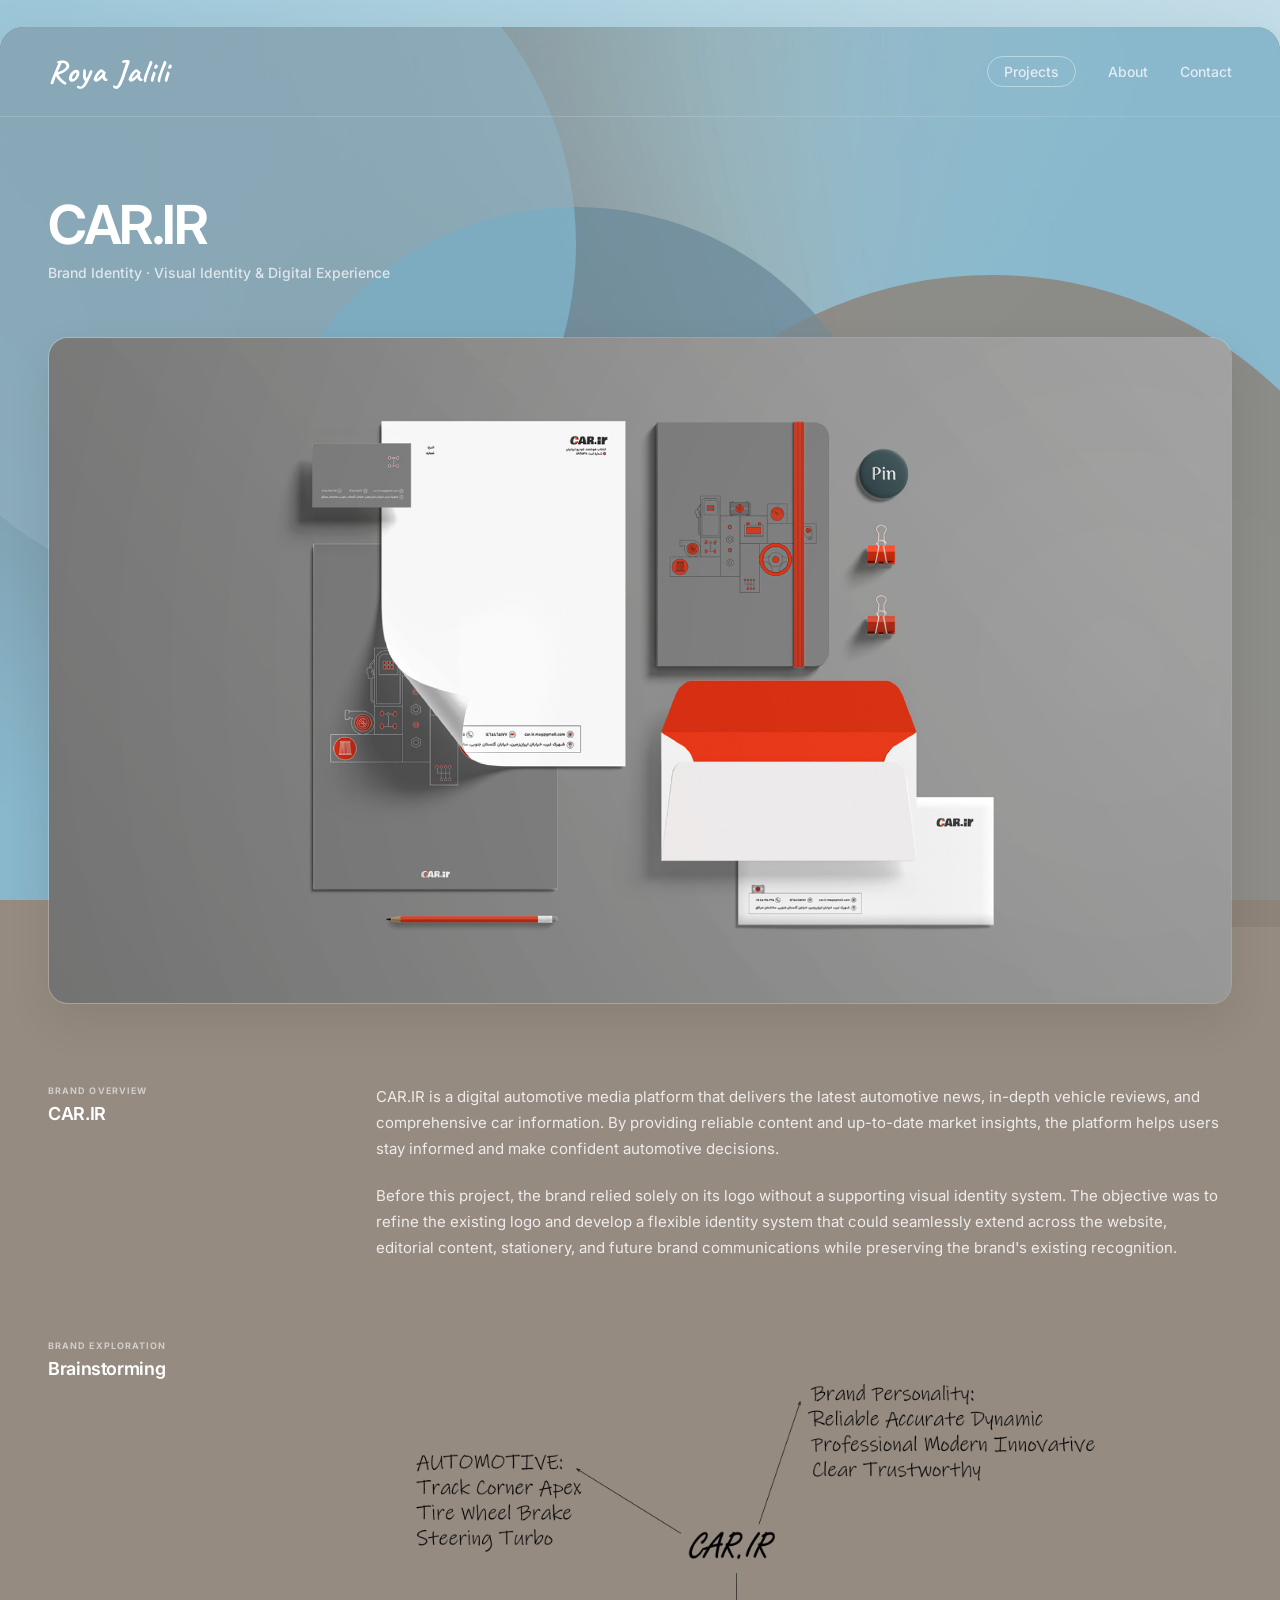
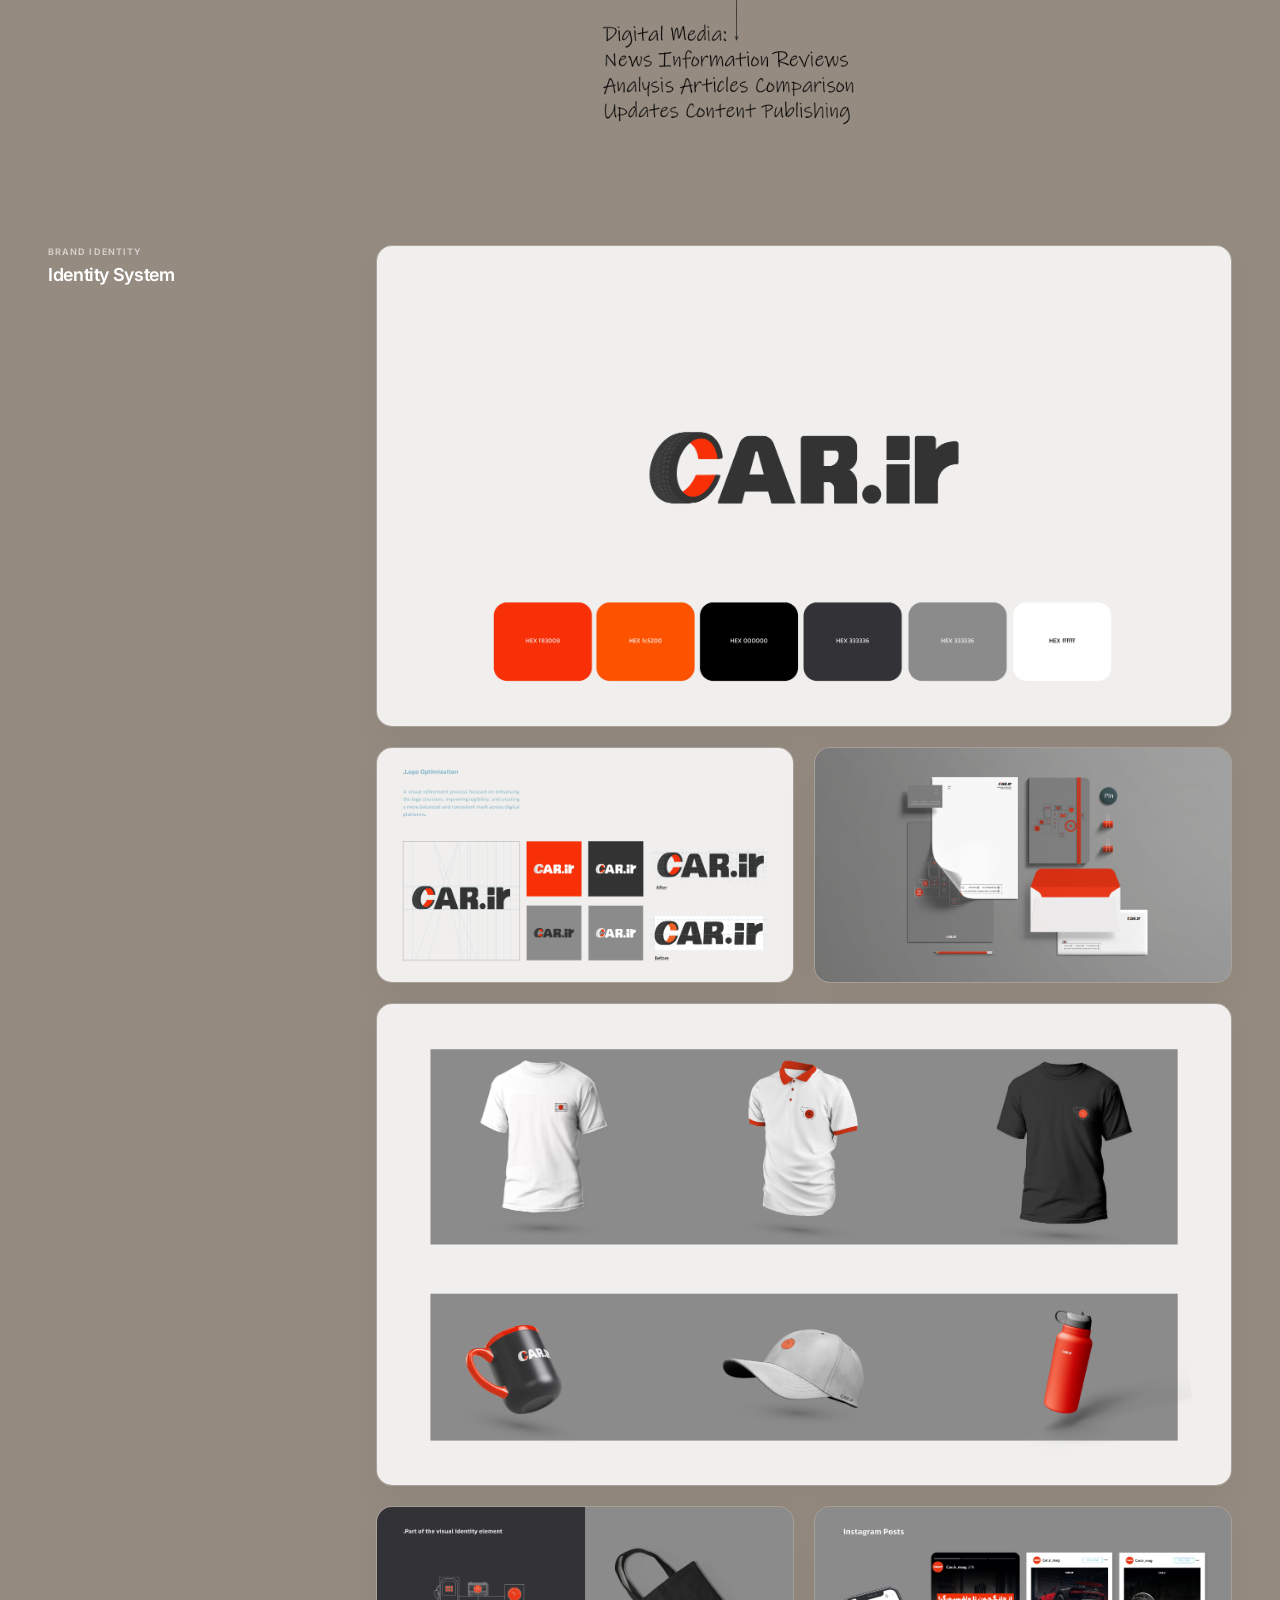
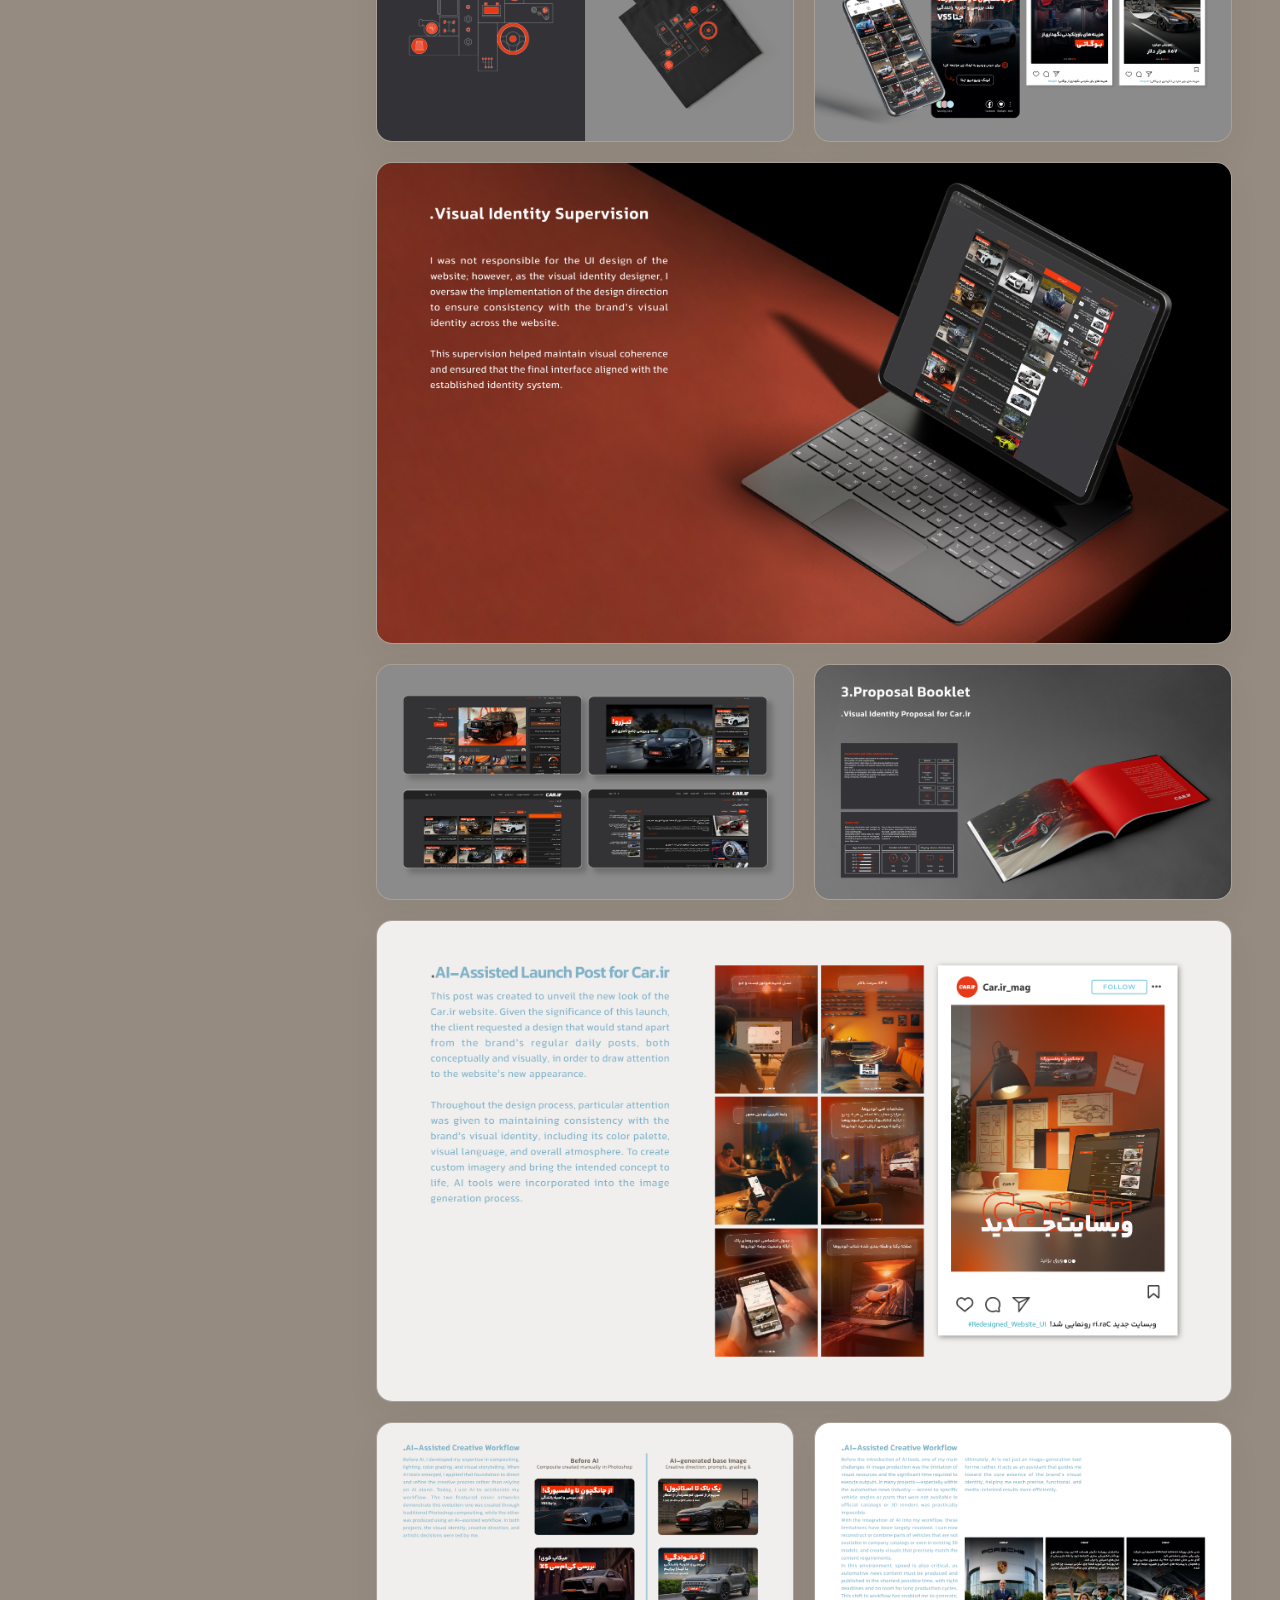
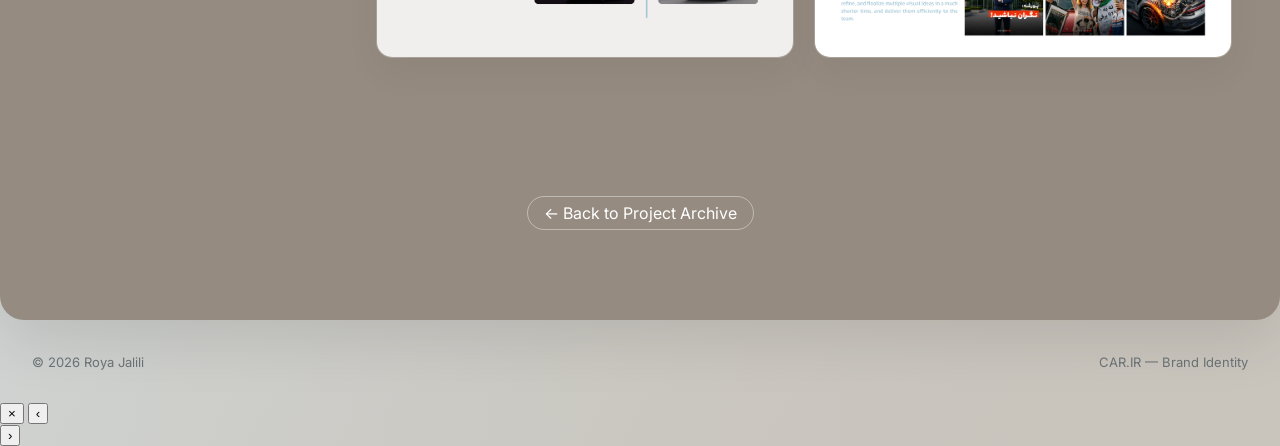
==== car-ir.html @ 255361f1 "Update car-ir.html" ====
<!DOCTYPE html>
<html lang="en">

<head>
  <meta charset="UTF-8">
  <meta name="viewport" content="width=device-width, initial-scale=1.0">

  <title>CAR.IR — Roya Jalili</title>

  <link rel="preconnect" href="https://fonts.googleapis.com">
  <link rel="preconnect" href="https://fonts.gstatic.com" crossorigin>

  <link
    href="https://fonts.googleapis.com/css2?family=Caveat:wght@500;700&family=Inter:wght@400;500;600&display=swap"
    rel="stylesheet"
  >

  <link rel="stylesheet" href="styles.css">
  <link rel="stylesheet" href="car-ir.css">
</head>


<body>

<main id="top">

  <!-- =====================================================
       BACKGROUND
  ====================================================== -->

  <div class="main-bg"></div>

  <div class="ink-wrapper">
    <div class="ink-blob color-1"></div>
    <div class="ink-blob color-2"></div>
    <div class="ink-blob color-3"></div>
  </div>


  <!-- =====================================================
       HEADER
  ====================================================== -->

  <header class="site-header">

    <a href="index.html" class="logo">
      Roya Jalili
    </a>

    <nav>

      <a href="projects.html" class="projects-btn">
        Projects
      </a>

      <a href="index.html#about">
        About
      </a>

      <a href="index.html#contact">
        Contact
      </a>

    </nav>

  </header>


  <!-- =====================================================
       PROJECT PAGE
  ====================================================== -->

  <div class="project-page">


    <!-- ===================================================
         PROJECT INTRO
    ==================================================== -->

    <section class="project-intro">

      <h1>
        CAR.IR
      </h1>

      <p class="project-category">
        Brand Identity · Visual Identity & Digital Experience
      </p>

    </section>


    <!-- ===================================================
         HERO
    ==================================================== -->

    <section class="project-hero">

      <img
        src="assets/car-ir/cover.jpg"
        alt="CAR.IR Brand Identity"
      >

    </section>


    <!-- ===================================================
         BRAND OVERVIEW
    ==================================================== -->

    <section class="case-row">

      <div class="case-label">

        <p class="case-eyebrow">
          Brand Overview
        </p>

        <h2>
          CAR.IR
        </h2>

      </div>


      <div class="case-content overview-copy">

        <p>
          CAR.IR is a digital automotive media platform that delivers the latest automotive news, in-depth vehicle reviews, and comprehensive car information. By providing reliable content and up-to-date market insights, the platform helps users stay informed and make confident automotive decisions.
        </p>

        <p>
          Before this project, the brand relied solely on its logo without a supporting visual identity system. The objective was to refine the existing logo and develop a flexible identity system that could seamlessly extend across the website, editorial content, stationery, and future brand communications while preserving the brand's existing recognition.
        </p>

      </div>

    </section>


    <!-- ===================================================
         BRAINSTORMING
    ==================================================== -->

    <section class="case-row">

      <div class="case-label">

        <p class="case-eyebrow">
          Brand Exploration
        </p>

        <h2>
          Brainstorming
        </h2>

      </div>


      <div class="case-content">

        <img
          class="brainstorm-image"
          src="assets/car-ir/brainstorming.png"
          alt="CAR.IR Brand Brainstorming"
          loading="lazy"
        >

      </div>

    </section>


    <!-- ===================================================
         IDENTITY SYSTEM
    ==================================================== -->

    <section class="case-row identity-row">

      <div class="case-label">

        <p class="case-eyebrow">
          Brand Identity
        </p>

        <h2>
          Identity System
        </h2>

      </div>


      <div class="case-content">

        <div class="project-gallery">


          <!-- IMAGE 01 -->

          <div class="project-image wide">

            <img
              src="assets/car-ir/Portfolio Imm copy2-21.jpg"
              alt="CAR.IR Brand Identity — 01"
              loading="lazy"
            >

          </div>


          <!-- IMAGE 02 -->

          <div class="project-image">

            <img
              src="assets/car-ir/Portfolio Imm copy2-22.jpg"
              alt="CAR.IR Brand Identity — 02"
              loading="lazy"
            >

          </div>


          <!-- IMAGE 03 -->

          <div class="project-image">

            <img
              src="assets/car-ir/Portfolio Imm copy2-23.jpg"
              alt="CAR.IR Brand Identity — 03"
              loading="lazy"
            >

          </div>


          <!-- IMAGE 04 -->

          <div class="project-image wide">

            <img
              src="assets/car-ir/Portfolio Imm copy2-24.jpg"
              alt="CAR.IR Brand Identity — 04"
              loading="lazy"
            >

          </div>


          <!-- IMAGE 05 -->

          <div class="project-image">

            <img
              src="assets/car-ir/Portfolio Imm copy2-25.jpg"
              alt="CAR.IR Brand Identity — 05"
              loading="lazy"
            >

          </div>


          <!-- IMAGE 06 -->

          <div class="project-image">

            <img
              src="assets/car-ir/Portfolio Imm copy2-26.jpg"
              alt="CAR.IR Brand Identity — 06"
              loading="lazy"
            >

          </div>


          <!-- IMAGE 07 -->

          <div class="project-image wide">

            <img
              src="assets/car-ir/Portfolio Imm copy2-27.jpg"
              alt="CAR.IR Brand Identity — 07"
              loading="lazy"
            >

          </div>


          <!-- IMAGE 08 -->

          <div class="project-image">

            <img
              src="assets/car-ir/Portfolio Imm copy2-28.jpg"
              alt="CAR.IR Brand Identity — 08"
              loading="lazy"
            >

          </div>


          <!-- IMAGE 09 -->

          <div class="project-image">

            <img
              src="assets/car-ir/Portfolio Imm copy2-33.jpg"
              alt="CAR.IR Brand Identity — 09"
              loading="lazy"
            >

          </div>


          <!-- IMAGE 10 -->

          <div class="project-image wide">

            <img
              src="assets/car-ir/Portfolio Imm copy2-41.jpg"
              alt="CAR.IR Brand Identity — 10"
              loading="lazy"
            >

          </div>


          <!-- IMAGE 11 -->

          <div class="project-image">

            <img
              src="assets/car-ir/Portfolio Imm copy2-42.jpg"
              alt="CAR.IR Brand Identity — 11"
              loading="lazy"
            >

          </div>


          <!-- IMAGE 12 -->

          <div class="project-image">

            <img
              src="assets/car-ir/Portfolio Imm copy2-43.jpg"
              alt="CAR.IR Brand Identity — 12"
              loading="lazy"
            >

          </div>


        </div>

      </div>

    </section>


    <!-- ===================================================
         PROJECT END
    ==================================================== -->

    <section class="project-end">

      <a
        href="projects.html"
        class="projects-btn"
      >
        ← Back to Project Archive
      </a>

    </section>


  </div>

</main>


<!-- =====================================================
     FOOTER
====================================================== -->

<footer>

  <div>
    © 2026 Roya Jalili
  </div>

  <div>
    CAR.IR — Brand Identity
  </div>

</footer>


<!-- =====================================================
     LIGHTBOX
====================================================== -->

<div
  class="project-lightbox"
  id="projectLightbox"
  aria-hidden="true"
>

  <!-- CLOSE -->

  <button
    class="lightbox-close"
    type="button"
    aria-label="Close image"
  >
    ×
  </button>


  <!-- PREVIOUS -->

  <button
    class="lightbox-arrow lightbox-prev"
    type="button"
    aria-label="Previous image"
  >
    ‹
  </button>


  <!-- IMAGE -->

  <div class="lightbox-image-wrapper">

    <img
      class="lightbox-image"
      src=""
      alt=""
    >

    <div class="lightbox-counter"></div>

  </div>


  <!-- NEXT -->

  <button
    class="lightbox-arrow lightbox-next"
    type="button"
    aria-label="Next image"
  >
    ›
  </button>

</div>


<!-- =====================================================
     LIGHTBOX SCRIPT
====================================================== -->

<script>

document.addEventListener("DOMContentLoaded", function () {

  /* -----------------------------------------
     GET ALL IDENTITY SYSTEM IMAGES
  ----------------------------------------- */

  const images = Array.from(
    document.querySelectorAll(
      ".project-gallery .project-image img"
    )
  );


  /* -----------------------------------------
     LIGHTBOX ELEMENTS
  ----------------------------------------- */

  const lightbox =
    document.getElementById("projectLightbox");

  const lightboxImage =
    lightbox.querySelector(".lightbox-image");

  const counter =
    lightbox.querySelector(".lightbox-counter");

  const closeButton =
    lightbox.querySelector(".lightbox-close");

  const prevButton =
    lightbox.querySelector(".lightbox-prev");

  const nextButton =
    lightbox.querySelector(".lightbox-next");


  /* -----------------------------------------
     VARIABLES
  ----------------------------------------- */

  let currentIndex = 0;

  let touchStartX = 0;

  let touchEndX = 0;


  /* -----------------------------------------
     UPDATE LIGHTBOX
  ----------------------------------------- */

  function updateLightbox() {

    const selectedImage =
      images[currentIndex];

    lightboxImage.src =
      selectedImage.src;

    lightboxImage.alt =
      selectedImage.alt;

    counter.textContent =
      `${currentIndex + 1} / ${images.length}`;

  }


  /* -----------------------------------------
     OPEN
  ----------------------------------------- */

  function openLightbox(index) {

    currentIndex = index;

    updateLightbox();

    lightbox.classList.add("open");

    lightbox.setAttribute(
      "aria-hidden",
      "false"
    );

    document.body.classList.add(
      "lightbox-open"
    );

  }


  /* -----------------------------------------
     CLOSE
  ----------------------------------------- */

  function closeLightbox() {

    lightbox.classList.remove("open");

    lightbox.setAttribute(
      "aria-hidden",
      "true"
    );

    document.body.classList.remove(
      "lightbox-open"
    );

  }


  /* -----------------------------------------
     NEXT IMAGE
  ----------------------------------------- */

  function nextImage() {

    currentIndex =
      (currentIndex + 1) %
      images.length;

    updateLightbox();

  }


  /* -----------------------------------------
     PREVIOUS IMAGE
  ----------------------------------------- */

  function previousImage() {

    currentIndex =
      (
        currentIndex -
        1 +
        images.length
      ) %
      images.length;

    updateLightbox();

  }


  /* -----------------------------------------
     OPEN IMAGE ON CLICK
  ----------------------------------------- */

  images.forEach(
    function (image, index) {

      image.addEventListener(
        "click",
        function () {

          openLightbox(index);

        }
      );

    }
  );


  /* -----------------------------------------
     BUTTONS
  ----------------------------------------- */

  closeButton.addEventListener(
    "click",
    closeLightbox
  );


  nextButton.addEventListener(
    "click",
    function (event) {

      event.stopPropagation();

      nextImage();

    }
  );


  prevButton.addEventListener(
    "click",
    function (event) {

      event.stopPropagation();

      previousImage();

    }
  );


  /* -----------------------------------------
     CLICK OUTSIDE IMAGE = CLOSE
  ----------------------------------------- */

  lightbox.addEventListener(
    "click",
    function (event) {

      if (
        event.target === lightbox ||
        event.target.classList.contains(
          "lightbox-image-wrapper"
        )
      ) {

        closeLightbox();

      }

    }
  );


  /* -----------------------------------------
     KEYBOARD
  ----------------------------------------- */

  document.addEventListener(
    "keydown",
    function (event) {

      if (
        !lightbox.classList.contains("open")
      ) {
        return;
      }


      if (event.key === "Escape") {

        closeLightbox();

      }


      if (event.key === "ArrowRight") {

        nextImage();

      }


      if (event.key === "ArrowLeft") {

        previousImage();

      }

    }
  );


  /* -----------------------------------------
     MOBILE SWIPE — START
  ----------------------------------------- */

  lightbox.addEventListener(
    "touchstart",
    function (event) {

      touchStartX =
        event.changedTouches[0].screenX;

    },
    {
      passive: true
    }
  );


  /* -----------------------------------------
     MOBILE SWIPE — END
  ----------------------------------------- */

  lightbox.addEventListener(
    "touchend",
    function (event) {

      touchEndX =
        event.changedTouches[0].screenX;


      const difference =
        touchStartX - touchEndX;


      if (
        Math.abs(difference) < 50
      ) {
        return;
      }


      if (difference > 0) {

        nextImage();

      } else {

        previousImage();

      }

    },
    {
      passive: true
    }
  );

});

</script>


</body>

</html>
---- styles.css ----
*{box-sizing:border-box}
:root{
  --body-text:#2F3133;
  --body-muted:#6B7377;
  --max:1280px;
}

html{scroll-behavior:smooth}

body{
  margin:0;
  color:var(--body-text);
  background:
    radial-gradient(circle at top left,#9CC7D8 0%,transparent 40%),
    radial-gradient(circle at bottom right,#C9C4BC 0%,transparent 35%),
    linear-gradient(120deg,#EAF3F7 0%,#D9EAF2 45%,#C9C4BC 100%);
  font-family:Inter,ui-sans-serif,-apple-system,BlinkMacSystemFont,"Segoe UI",sans-serif;
  -webkit-font-smoothing:antialiased;
  overflow-x: hidden;
}

a{color:inherit;text-decoration:none}
img{display:block;width:100%}

/* --- کادر یکپارچه و اصلی سایت (Immersive Card) --- */
main {
  position: relative;
  max-width: var(--max);
  margin: 3vh auto 2vh; 
  border-radius: 24px;
  overflow: hidden;
  box-shadow: 0 20px 60px rgba(0,0,0,0.1);
  
  --text: #ffffff;
  --muted: rgba(255, 255, 255, 0.75);
  --line: rgba(255, 255, 255, 0.15);
  color: var(--text);
}

.main-bg {
  position: absolute;
  inset: 0; 
  background: linear-gradient(rgba(255,255,255,.08),rgba(255,255,255,.08)),url("assets/hero-bg.jpg") center/cover fixed no-repeat;
  background-color: #8C8176; 
  z-index: 0;
  pointer-events: none;
}

.ink-wrapper {
  position: absolute;
  top: 0;
  left: 0;
  width: 100%;
  height: 100vh;
  overflow: hidden;
  z-index: 1;
  pointer-events: none;
}
.ink-blob {
  position: absolute;
  border-radius: 50%;
  opacity: 0.8;
  mix-blend-mode: overlay;
  animation: mix-ink 15s infinite alternate ease-in-out;
}
.color-1 { width: 55vw; height: 55vw; background-color: #8DAEBE; top: -15%; left: -10%; animation-delay: 0s; }
.color-2 { width: 65vw; height: 65vw; background-color: #8C8176; bottom: -20%; right: -10%; animation-delay: -5s; }
.color-3 { width: 50vw; height: 50vw; background-color: #6C8B9B; top: 20%; left: 20%; animation-delay: -10s; }

@keyframes mix-ink {
  0% { transform: translate(0, 0) scale(1); filter: blur(90px); }
  33% { transform: translate(8vw, -8vh) scale(1.1); filter: blur(90px); }
  66% { transform: translate(-8vw, 10vh) scale(0.95); filter: blur(90px); }
  100% { transform: translate(4vw, 4vh) scale(1.05); filter: blur(90px); }
}

.site-header, .hero, .section, .contact {
  position: relative;
  z-index: 10;
}

/* --- Header --- */
.site-header {
  position: absolute; 
  top: 0;
  left: 0;
  width: 100%;
  padding: 24px 48px; 
  display: flex;
  align-items: center;
  justify-content: space-between;
  border-bottom: 1px solid var(--line);
}
.site-header .logo {
  font-family: 'Caveat', cursive;
  font-weight: 700;
  font-size: 32px; 
  letter-spacing: 1px;
}
.site-header nav {
  display: flex;
  gap: 32px;
  align-items: center;
}
.site-header nav a {
  color: rgba(255, 255, 255, 0.75);
  font-size: 14px;
  font-weight: 500;
  transition: color 0.3s ease;
}
.site-header nav a:hover { color: #fff; }

/* استایل خط دور برای دکمه Projects */
.projects-btn {
  border: 1px solid rgba(255, 255, 255, 0.4);
  padding: 6px 16px;
  border-radius: 999px;
  transition: all 0.3s ease;
}
.projects-btn:hover {
  background: rgba(255, 255, 255, 0.1);
  border-color: #fff;
}

/* --- Hero Section --- */
.hero {
  min-height: 70vh;
  padding: 20vh 48px 10vh; 
  display: flex;
  flex-direction: column;
  align-items: flex-start;
  justify-content: center;
}

.eyebrow{margin:0 0 20px;color:var(--muted);font-size:12px;font-weight:650;letter-spacing:.12em;text-transform:uppercase}
.hero-eyebrow{color:rgba(255,255,255,.9)}
h1,h2,h3,p{margin-top:0}
h1{max-width:850px;margin-bottom:24px;font-size:clamp(40px,6.5vw,85px);line-height:1.12;letter-spacing:-.05em;font-weight:650}
.hero-copy{max-width:550px;margin-bottom:32px;color:rgba(255,255,255,.92);font-size:clamp(17px,1.8vw,21px);line-height:1.6}

/* --- Timeline & Section Header --- */
.section{padding:100px 0 0}
.section-header-wrapper {
  padding: 0 48px;
  margin-bottom: 40px;
}
.section-heading {
  display: flex;
  align-items: center;
  justify-content: space-between;
  margin-bottom: 24px;
}
h2{margin-bottom:0;font-size:clamp(36px,5vw,64px);line-height:.98;letter-spacing:-.055em;font-weight:620}

.timeline {
  position: relative;
  width: 100%;
  height: 1px;
  background: linear-gradient(90deg, transparent 0%, rgba(255,255,255,0.15) 15%, rgba(255,255,255,0.15) 85%, transparent 100%);
  margin-top: 10px;
}

.timeline-marker {
  position: absolute;
  top: -2px;
  left: 0; 
  width: 32px;
  height: 5px;
  background: #fff;
  border-radius: 4px;
  box-shadow: 0 0 10px rgba(255,255,255,0.4);
  transition: left 0.05s ease-out; 
}

/* --- Horizontal Project Carousel --- */

.project-carousel {
  display: flex;
  gap: 30px;

  width: 100%;
  overflow-x: auto;
  overflow-y: hidden;

  padding: 10px 48px 80px;

  scrollbar-width: none;
  -ms-overflow-style: none;

  scroll-snap-type: x mandatory;
  scroll-behavior: smooth;
  scroll-padding-inline: 48px;
}

.project-carousel::-webkit-scrollbar {
  display: none;
}

.carousel-card {
  flex: 0 0 min(520px, 68vw);

  position: relative;

  border-radius: 16px;
  overflow: hidden;
  cursor: pointer;

  scroll-snap-align: center;

  filter: blur(4px);
  opacity: 0.45;
  transform: scale(0.88);

  transition:
    filter 0.5s ease,
    opacity 0.5s ease,
    transform 0.5s cubic-bezier(0.2, 0.8, 0.2, 1),
    box-shadow 0.5s ease;
}

.project-carousel:not(:hover) .carousel-card.active {
  filter: blur(0);
  opacity: 1;
  transform: scale(1);
  box-shadow: 0 30px 60px rgba(0,0,0,0.15);
}

.project-carousel .carousel-card:hover {
  filter: blur(0);
  opacity: 1;
  transform: scale(1.02);
  z-index: 10;
  box-shadow: 0 30px 60px rgba(0,0,0,0.15);
}

.carousel-card img {
  width: 100%;
  aspect-ratio: 4 / 3;
  object-fit: cover;
  display: block;
}
.project-info {
  position: absolute;
  bottom: 0;
  left: 0;
  width: 100%;
  padding: 40px 32px 32px;
  background: linear-gradient(to top, rgba(0,0,0,0.8) 0%, rgba(0,0,0,0) 100%);
  color: #fff;
  opacity: 0;
  transform: translateY(20px);
  transition: opacity 0.4s ease, transform 0.4s ease;
}

.project-carousel:not(:hover) .carousel-card.active .project-info,
.project-carousel:hover .project-info {
  opacity: 1;
  transform: translateY(0);
}

.project-info h3 {
  margin: 0 0 6px 0;
  font-size: clamp(20px, 2vw, 28px);
  font-weight: 650;
  letter-spacing: -0.02em;
}

/* --- About & Contact --- */
.about{display:grid;grid-template-columns:460px minmax(0,1fr);gap:56px;align-items:start;padding:0 48px 100px;}
.about-photo{overflow:hidden;border-radius:28px;background:rgba(255,255,255,.1);border:1px solid var(--line);box-shadow:0 18px 45px rgba(0,0,0,.15)}
.about-photo img{aspect-ratio:839/1086;object-fit:cover;object-position:center 20%}
.about-content{max-width:650px;padding-top:6px}
.about .eyebrow{margin-bottom:22px;color:var(--muted)}
.about h2{max-width:560px;margin-bottom:30px;font-size:clamp(28px,3vw,46px);line-height:1.08;letter-spacing:-.04em}
.about-copy{max-width:600px;color:rgba(255,255,255,0.85);font-size:17px;line-height:1.7}

.contact{padding:50px 48px 120px;text-align:center}
.contact h2{margin:0 auto 36px}

/* --- Footer --- */
footer{
  max-width: var(--max);
  margin: 0 auto;
  padding: 16px 32px 32px;
  display:flex;
  justify-content:space-between;
  color:var(--body-muted);
  font-size:13px;
}

/* --- Mobile Responsive --- */
@media(max-width:760px){
  main { margin: 2vh 16px 2vh; border-radius: 20px; }
  .site-header { padding: 24px 20px; }
  nav { gap: 16px; font-size: 13px; }
  .hero { padding: 15vh 20px 8vh; }
  .section { padding-top: 80px; }
  .section-header-wrapper { padding: 0 20px; }
  
  .project-carousel { padding: 10px 20px 40px; gap: 20px; }
  .carousel-card { filter: none; opacity: 1; transform: none; }
  .project-carousel:not(:hover) .carousel-card.active { transform: none; box-shadow: none; }
  .project-carousel .carousel-card:hover { transform: none; }
  .project-info { opacity: 1; transform: translateY(0); }
  
  .about { grid-template-columns: 1fr; gap: 36px; padding: 0 20px 80px; }
  .about-copy { font-size: 16px; }
  .contact { padding: 40px 20px 100px; }
  .footer { padding: 16px 20px 32px; }
}
/* --- Resume Section Styles --- */
    .resume-grid {
      display: grid;
      grid-template-columns: repeat(2, 1fr);
      gap: 40px;
      margin-top: 40px;
      padding-top: 40px;
      border-top: 1px solid var(--line);
    }
    .resume-category h3 {
      font-size: 20px;
      font-weight: 600;
      margin-bottom: 16px;
      color: #fff;
    }
    .resume-item {
      margin-bottom: 20px;
    }
    .resume-item h4 {
      font-size: 15px;
      font-weight: 600;
      margin: 0 0 4px 0;
    }
    .resume-item span {
      font-size: 13px;
      color: var(--muted);
      display: block;
      margin-bottom: 4px;
    }
    .resume-item p, .resume-list {
      font-size: 14px;
      color: rgba(255,255,255,0.8);
      margin: 0;
      line-height: 1.5;
    }
    @media(max-width:760px){
      .resume-grid { grid-template-columns: 1fr; gap: 30px; }
    }
---- car-ir.css ----
/* =========================================================
   CAR.IR — PROJECT PAGE ONLY
   car-ir.css
========================================================= */


/* =========================================================
   PROJECT PAGE
========================================================= */

.project-page {
  position: relative;
  z-index: 10;

  width: 100%;

  padding: 130px 48px 80px;
}


/* =========================================================
   PROJECT INTRO
========================================================= */

.project-intro {
  padding: 42px 0 54px;
}

.project-intro h1 {
  margin: 0 0 12px;

  max-width: none;

  font-size: clamp(42px, 4.2vw, 60px);
  line-height: .95;

  letter-spacing: -.045em;
  font-weight: 650;
}

.project-category {
  margin: 0;

  color: rgba(255,255,255,.72);

  font-size: 14px;
  font-weight: 500;
  line-height: 1.5;
}


/* =========================================================
   PROJECT HERO
========================================================= */

.project-hero {
  width: 100%;

  margin: 0 0 80px;

  overflow: hidden;

  border-radius: 20px;

  background: rgba(255,255,255,.08);

  border: 1px solid rgba(255,255,255,.14);

  box-shadow: 0 18px 45px rgba(0,0,0,.08);
}

.project-hero img {
  display: block;

  width: 100%;
  height: auto;

  aspect-ratio: 16 / 9;

  object-fit: cover;
}


/* =========================================================
   CASE STUDY ROW
   LEFT = TITLE
   RIGHT = CONTENT
========================================================= */

.case-row {
  display: grid;

  /*
     Wider title column so longer section titles
     can stay on one line.
  */
  grid-template-columns: 280px minmax(0, 1fr);

  gap: 48px;

  align-items: start;

  width: 100%;

  margin-bottom: 78px;
}


/* =========================================================
   LEFT SECTION LABEL
========================================================= */

.case-label {
  min-width: 0;

  padding-top: 2px;
}

.case-eyebrow {
  margin: 0 0 7px;

  color: rgba(255,255,255,.60);

  font-size: 9px;
  font-weight: 650;

  line-height: 1.2;

  letter-spacing: .12em;

  text-transform: uppercase;
}

.case-label h2 {
  margin: 0;

  max-width: none;

  color: #fff;

  /*
     Intentionally smaller than homepage headings.
     Keeps titles such as "Identity System" on one line.
  */
  font-size: clamp(17px, 1.4vw, 21px);

  line-height: 1.08;

  letter-spacing: -.02em;

  font-weight: 620;

  white-space: nowrap;
}


/* =========================================================
   RIGHT SECTION CONTENT
========================================================= */

.case-content {
  min-width: 0;

  width: 100%;
}


/* =========================================================
   BRAND OVERVIEW TEXT
========================================================= */

.overview-copy {
  width: 100%;

  /*
     Browser decides where lines break.
     There are no manual line breaks in the HTML.
  */
  max-width: 850px;
}

.overview-copy p {
  margin: 0 0 20px;

  color: rgba(255,255,255,.84);

  font-size: 15px;
  font-weight: 400;

  line-height: 1.75;
}

.overview-copy p:last-child {
  margin-bottom: 0;
}


/* =========================================================
   BRAINSTORMING PNG
========================================================= */

.brainstorm-image {
  display: block;

  width: 100%;

  /*
     The entire diagram, text and lines are inside the PNG.
  */
  max-width: 760px;

  height: auto;

  margin: 0;

  object-fit: contain;
}


/* =========================================================
   IDENTITY SYSTEM
========================================================= */

.identity-row {
  align-items: start;
}


/* =========================================================
   PROJECT GALLERY
========================================================= */

.project-gallery {
  display: grid;

  grid-template-columns:
    repeat(2, minmax(0, 1fr));

  gap: 20px;

  width: 100%;
}


/* =========================================================
   PROJECT IMAGE
========================================================= */

.project-image {
  position: relative;

  overflow: hidden;

  border-radius: 16px;

  background: rgba(255,255,255,.08);

  border: 1px solid rgba(255,255,255,.12);

  box-shadow: 0 14px 35px rgba(0,0,0,.05);
}


/* Full-width gallery images */

.project-image.wide {
  grid-column: 1 / -1;
}


/* All project images displayed at 16:9 */

.project-image img {
  display: block;

  width: 100%;

  aspect-ratio: 16 / 9;

  object-fit: cover;

  transition:
    transform .65s cubic-bezier(.2,.8,.2,1);
}

.project-image:hover img {
  transform: scale(1.012);
}


/* =========================================================
   PROJECT END
========================================================= */

.project-end {
  position: relative;

  z-index: 10;

  display: flex;

  justify-content: center;

  width: 100%;

  padding: 60px 0 10px;
}


/* =========================================================
   TABLET
========================================================= */

@media (max-width: 1000px) {

  .project-page {
    padding: 120px 36px 70px;
  }


  .case-row {
    grid-template-columns:
      230px
      minmax(0, 1fr);

    gap: 36px;

    margin-bottom: 70px;
  }


  .case-label h2 {
    font-size: 18px;
  }


  .overview-copy {
    max-width: 100%;
  }


  .brainstorm-image {
    max-width: 100%;
  }

}


/* =========================================================
   MOBILE
========================================================= */

@media (max-width: 760px) {

  /* PAGE */

  .project-page {
    padding: 100px 20px 55px;
  }


  /* PROJECT INTRO */

  .project-intro {
    padding: 38px 0 42px;
  }

  .project-intro h1 {
    font-size: clamp(38px, 13vw, 54px);
  }

  .project-category {
    font-size: 13px;
  }


  /* HERO */

  .project-hero {
    margin-bottom: 60px;

    border-radius: 15px;
  }


  /* CASE STUDY ROWS */

  .case-row {
    display: block;

    margin-bottom: 64px;
  }


  /* LABEL */

  .case-label {
    margin-bottom: 24px;

    padding-top: 0;
  }

  .case-label h2 {
    font-size: 20px;

    /*
       Mobile may wrap if the screen is too narrow.
       Desktop remains single-line.
    */
    white-space: normal;
  }


  /* OVERVIEW */

  .overview-copy {
    max-width: none;
  }

  .overview-copy p {
    margin-bottom: 18px;

    font-size: 14px;

    line-height: 1.7;
  }


  /* BRAINSTORMING PNG */

  .brainstorm-image {
    width: 100%;

    max-width: none;

    height: auto;

    object-fit: contain;
  }


  /* PROJECT GALLERY */

  .project-gallery {
    grid-template-columns: 1fr;

    gap: 16px;
  }

  .project-image.wide {
    grid-column: auto;
  }

  .project-image {
    border-radius: 14px;
  }


  /* PROJECT END */

  .project-end {
    padding: 55px 0 5px;
  }

}
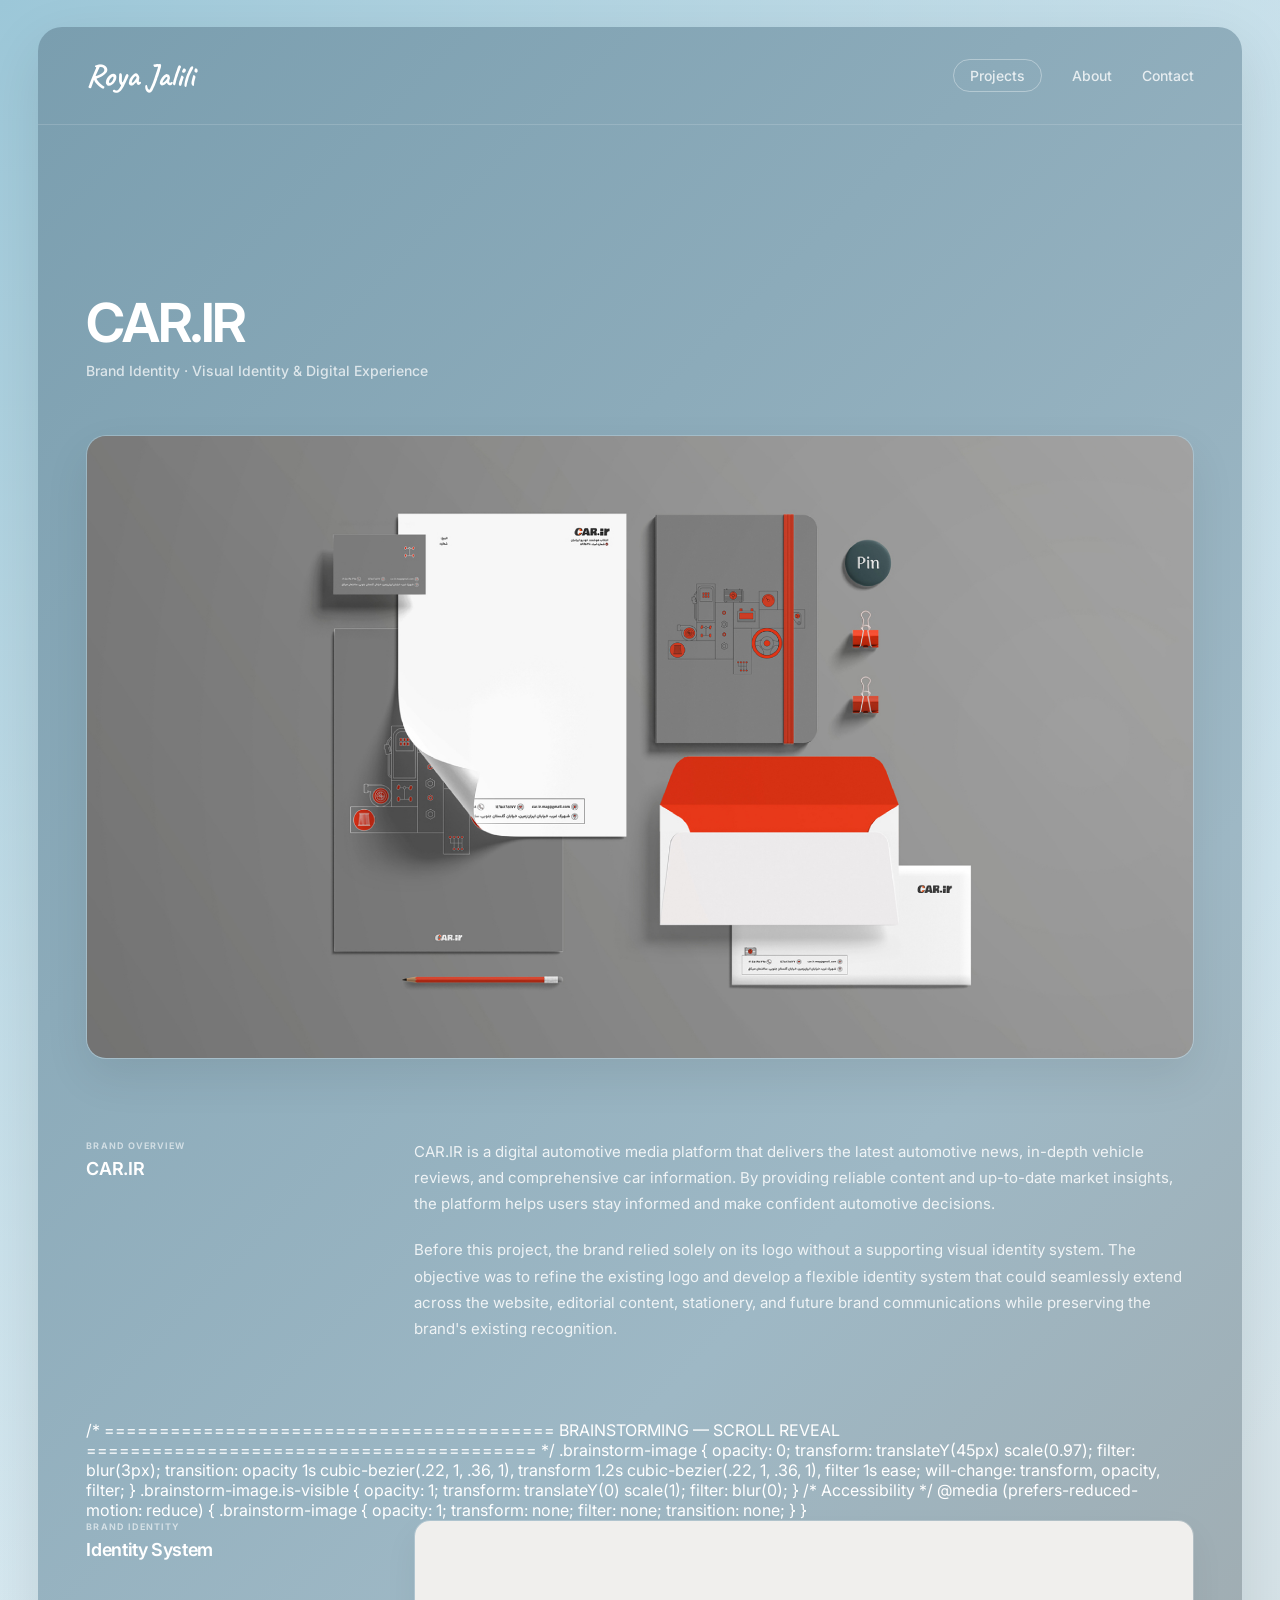
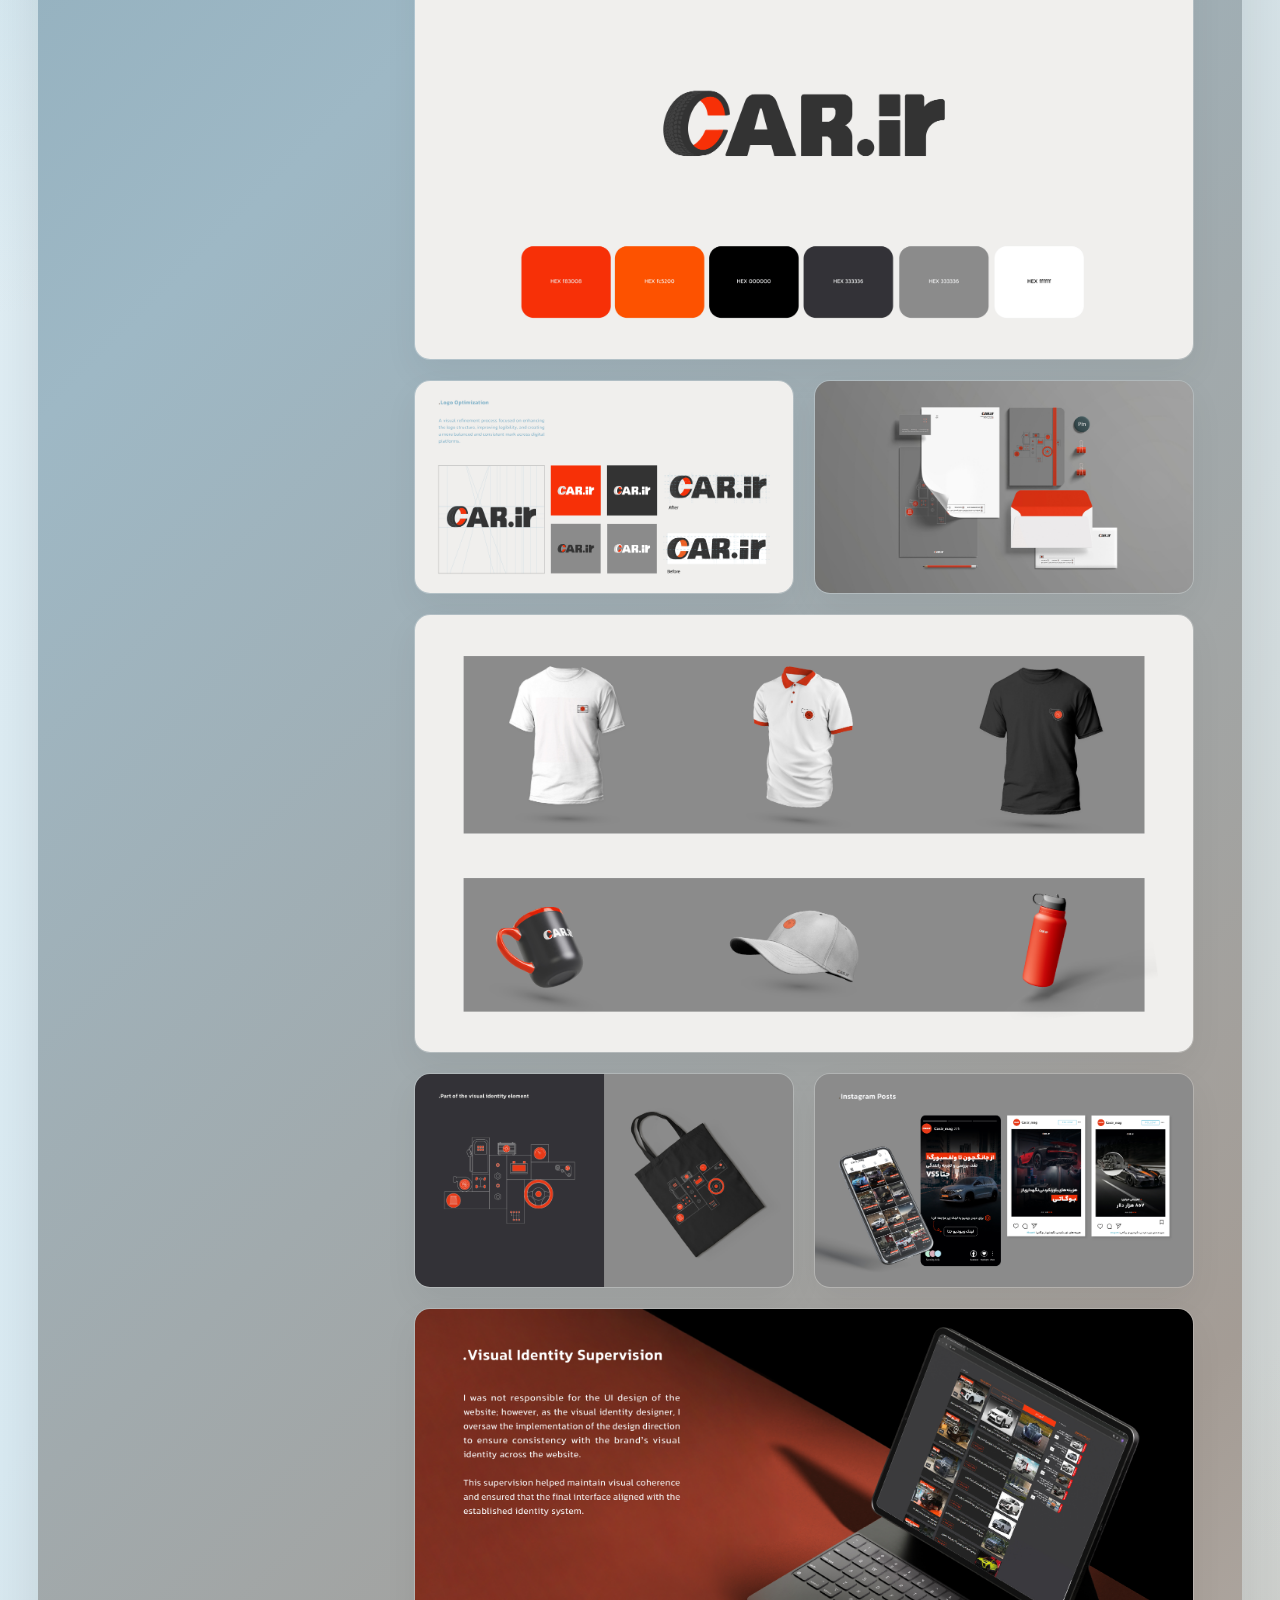
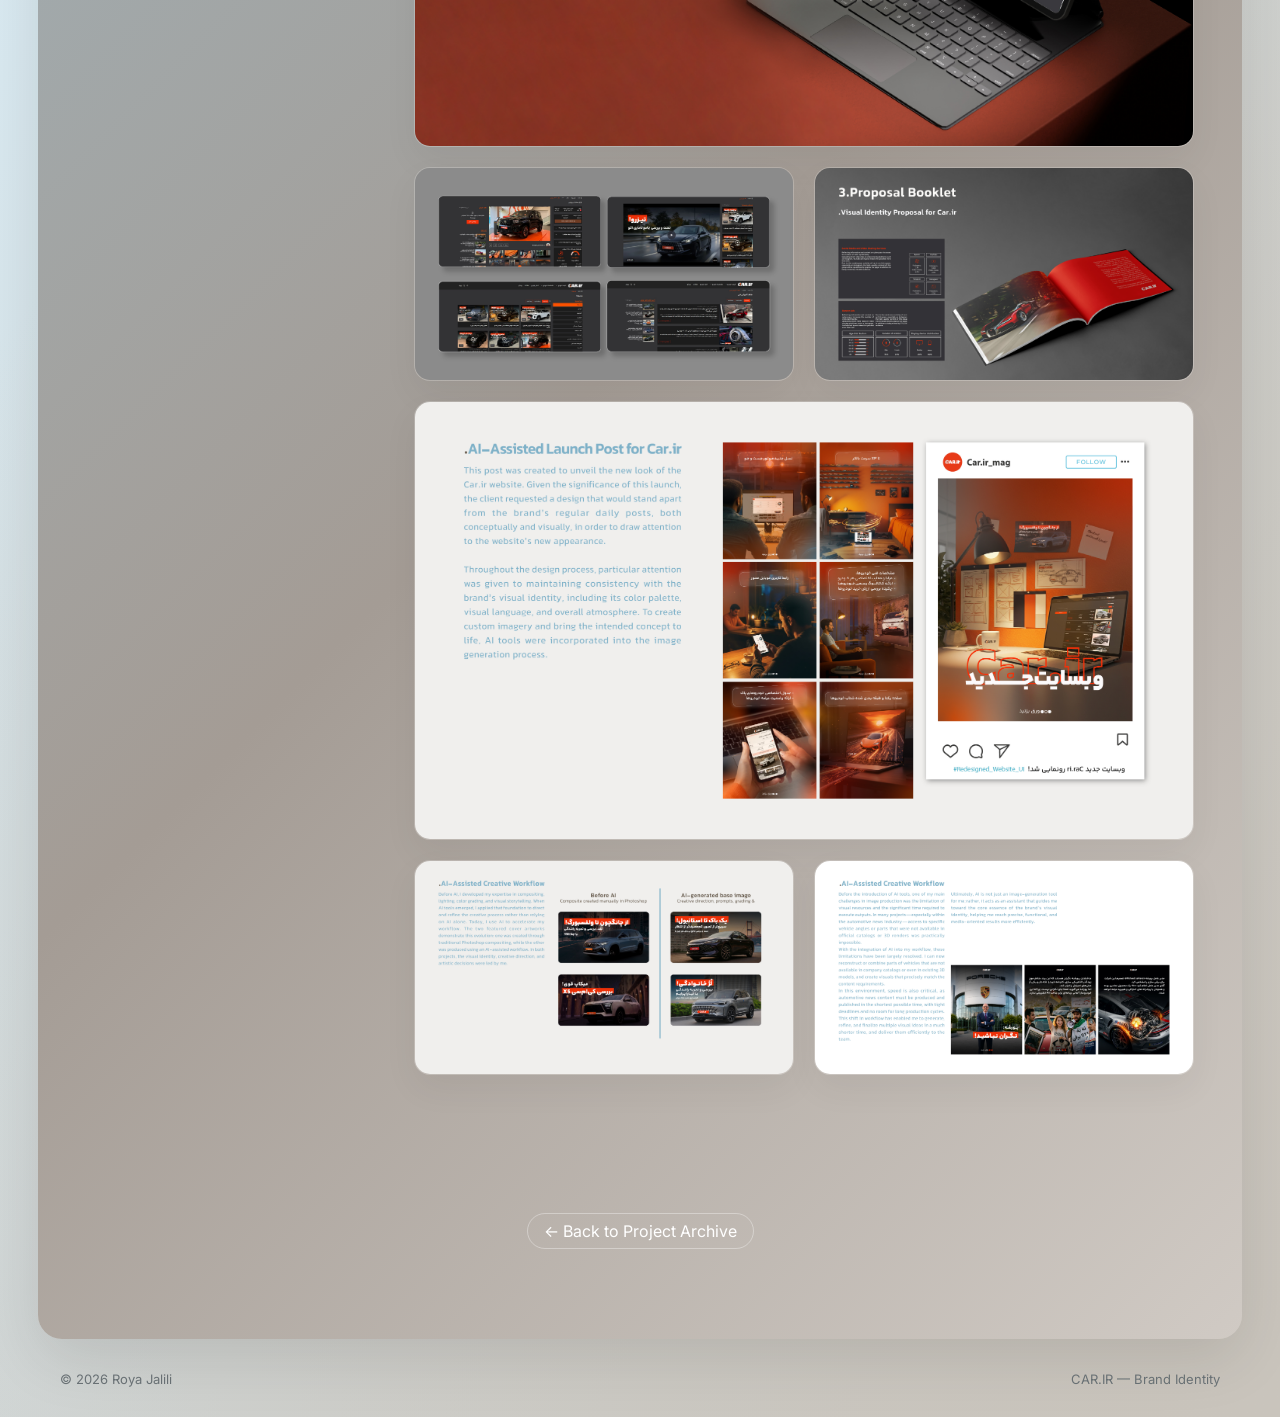
==== commit b49bd479: "Update car-ir.html" ====
--- a/car-ir.html
+++ b/car-ir.html
@@ -138,38 +138,38 @@
     </section>
 
 
-    <!-- ===================================================
-         BRAINSTORMING
-    ==================================================== -->
-
-    <section class="case-row">
-
-      <div class="case-label">
-
-        <p class="case-eyebrow">
-          Brand Exploration
-        </p>
-
-        <h2>
-          Brainstorming
-        </h2>
-
-      </div>
-
-
-      <div class="case-content">
-
-        <img
-          class="brainstorm-image"
-          src="assets/car-ir/brainstorming.png"
-          alt="CAR.IR Brand Brainstorming"
-          loading="lazy"
-        >
-
-      </div>
-
-    </section>
-
+   /* =========================================
+   BRAINSTORMING — SCROLL REVEAL
+========================================= */
+
+.brainstorm-image {
+  opacity: 0;
+  transform: translateY(45px) scale(0.97);
+  filter: blur(3px);
+
+  transition:
+    opacity 1s cubic-bezier(.22, 1, .36, 1),
+    transform 1.2s cubic-bezier(.22, 1, .36, 1),
+    filter 1s ease;
+
+  will-change: transform, opacity, filter;
+}
+
+.brainstorm-image.is-visible {
+  opacity: 1;
+  transform: translateY(0) scale(1);
+  filter: blur(0);
+}
+
+/* Accessibility */
+@media (prefers-reduced-motion: reduce) {
+  .brainstorm-image {
+    opacity: 1;
+    transform: none;
+    filter: none;
+    transition: none;
+  }
+}
 
     <!-- ===================================================
          IDENTITY SYSTEM
--- a/styles.css
+++ b/styles.css
@@ -1,348 +1,1408 @@
-*{box-sizing:border-box}
-:root{
-  --body-text:#2F3133;
-  --body-muted:#6B7377;
-  --max:1280px;
-}
-
-html{scroll-behavior:smooth}
-
-body{
-  margin:0;
-  color:var(--body-text);
+/* =========================================================
+   GLOBAL
+========================================================= */
+
+* {
+  box-sizing: border-box;
+}
+
+:root {
+  --body-text: #2F3133;
+  --body-muted: #6B7377;
+  --max: 1280px;
+}
+
+html {
+  scroll-behavior: smooth;
+}
+
+body {
+  margin: 0;
+
+  color: var(--body-text);
+
   background:
-    radial-gradient(circle at top left,#9CC7D8 0%,transparent 40%),
-    radial-gradient(circle at bottom right,#C9C4BC 0%,transparent 35%),
-    linear-gradient(120deg,#EAF3F7 0%,#D9EAF2 45%,#C9C4BC 100%);
-  font-family:Inter,ui-sans-serif,-apple-system,BlinkMacSystemFont,"Segoe UI",sans-serif;
-  -webkit-font-smoothing:antialiased;
+    radial-gradient(
+      circle at top left,
+      #9CC7D8 0%,
+      transparent 40%
+    ),
+    radial-gradient(
+      circle at bottom right,
+      #C9C4BC 0%,
+      transparent 35%
+    ),
+    linear-gradient(
+      120deg,
+      #EAF3F7 0%,
+      #D9EAF2 45%,
+      #C9C4BC 100%
+    );
+
+  font-family:
+    Inter,
+    system-ui,
+    -apple-system,
+    BlinkMacSystemFont,
+    "Segoe UI",
+    sans-serif;
+
+  -webkit-font-smoothing: antialiased;
+
   overflow-x: hidden;
 }
 
-a{color:inherit;text-decoration:none}
-img{display:block;width:100%}
-
-/* --- کادر یکپارچه و اصلی سایت (Immersive Card) --- */
+a {
+  color: inherit;
+  text-decoration: none;
+}
+
+img {
+  display: block;
+  width: 100%;
+}
+
+
+/* =========================================================
+   MAIN PORTFOLIO CARD
+========================================================= */
+
 main {
   position: relative;
+  isolation: isolate;
+
+  width: 94%;
   max-width: var(--max);
-  margin: 3vh auto 2vh; 
+
+  margin: 3vh auto 2vh;
+
+  overflow: hidden;
+
   border-radius: 24px;
-  overflow: hidden;
-  box-shadow: 0 20px 60px rgba(0,0,0,0.1);
-  
-  --text: #ffffff;
-  --muted: rgba(255, 255, 255, 0.75);
-  --line: rgba(255, 255, 255, 0.15);
-  color: var(--text);
-}
-
-.main-bg {
-  position: absolute;
-  inset: 0; 
-  background: linear-gradient(rgba(255,255,255,.08),rgba(255,255,255,.08)),url("assets/hero-bg.jpg") center/cover fixed no-repeat;
-  background-color: #8C8176; 
-  z-index: 0;
-  pointer-events: none;
-}
+
+  color: #fff;
+
+  background:
+    linear-gradient(
+      135deg,
+      #7A9EAF 0%,
+      #9EB8C5 35%,
+      #A49C95 72%,
+      #D0CAC4 100%
+    );
+
+  box-shadow:
+    0 20px 60px
+    rgba(0,0,0,.10);
+}
+
+
+/* =========================================================
+   BACKGROUND BLOBS
+========================================================= */
 
 .ink-wrapper {
   position: absolute;
-  top: 0;
-  left: 0;
-  width: 100%;
-  height: 100vh;
+  inset: 0;
+
+  z-index: 0;
+
   overflow: hidden;
-  z-index: 1;
+
   pointer-events: none;
 }
+
 .ink-blob {
   position: absolute;
+
   border-radius: 50%;
-  opacity: 0.8;
-  mix-blend-mode: overlay;
-  animation: mix-ink 15s infinite alternate ease-in-out;
-}
-.color-1 { width: 55vw; height: 55vw; background-color: #8DAEBE; top: -15%; left: -10%; animation-delay: 0s; }
-.color-2 { width: 65vw; height: 65vw; background-color: #8C8176; bottom: -20%; right: -10%; animation-delay: -5s; }
-.color-3 { width: 50vw; height: 50vw; background-color: #6C8B9B; top: 20%; left: 20%; animation-delay: -10s; }
-
-@keyframes mix-ink {
-  0% { transform: translate(0, 0) scale(1); filter: blur(90px); }
-  33% { transform: translate(8vw, -8vh) scale(1.1); filter: blur(90px); }
-  66% { transform: translate(-8vw, 10vh) scale(0.95); filter: blur(90px); }
-  100% { transform: translate(4vw, 4vh) scale(1.05); filter: blur(90px); }
-}
-
-.site-header, .hero, .section, .contact {
+
+  filter: blur(105px);
+
+  opacity: .50;
+
+  /*
+    Very slow transition.
+    Background follows the time-of-day animation
+    without making the scene changes obvious.
+  */
+
+  transition:
+    background-color 6.5s ease-in-out,
+    transform 7s cubic-bezier(.45,0,.55,1),
+    opacity 6.5s ease-in-out;
+}
+
+
+/* =========================================================
+   BASE BLOB POSITIONS
+========================================================= */
+
+.color-1 {
+  width: 60vw;
+  height: 60vw;
+
+  top: -20%;
+  left: -12%;
+}
+
+.color-2 {
+  width: 65vw;
+  height: 65vw;
+
+  top: 15%;
+  right: -18%;
+}
+
+.color-3 {
+  width: 55vw;
+  height: 55vw;
+
+  left: 20%;
+  bottom: -15%;
+}
+
+.color-4 {
+  width: 50vw;
+  height: 50vw;
+
+  left: 30%;
+  top: 15%;
+}
+
+
+/* =========================================================
+   SCENE 01 — MORNING
+========================================================= */
+
+.scene-1 .color-1 {
+  background-color: #6FA6BE;
+
+  transform:
+    translate(-3%, -2%)
+    scale(1);
+}
+
+.scene-1 .color-2 {
+  background-color: #D6CFCA;
+
+  transform:
+    translate(2%, 0)
+    scale(1);
+}
+
+.scene-1 .color-3 {
+  background-color: #CFE4E9;
+
+  transform:
+    translate(0, 0)
+    scale(1);
+}
+
+.scene-1 .color-4 {
+  background-color: #A99E96;
+
+  transform:
+    translate(0, 0)
+    scale(1);
+}
+
+
+/* =========================================================
+   SCENE 02 — DAY
+========================================================= */
+
+.scene-2 .color-1 {
+  background-color: #84B6C8;
+
+  transform:
+    translate(4%, 2%)
+    scale(1.035);
+}
+
+.scene-2 .color-2 {
+  background-color: #E2DDD7;
+
+  transform:
+    translate(-3%, 3%)
+    scale(1.025);
+}
+
+.scene-2 .color-3 {
+  background-color: #B9D9E1;
+
+  transform:
+    translate(2%, -2%)
+    scale(1.025);
+}
+
+.scene-2 .color-4 {
+  background-color: #B2AAA3;
+
+  transform:
+    translate(-2%, 2%)
+    scale(1.02);
+}
+
+
+/* =========================================================
+   SCENE 03 — EVENING
+========================================================= */
+
+.scene-3 .color-1 {
+  background-color: #668C9F;
+
+  transform:
+    translate(7%, 6%)
+    scale(1.06);
+}
+
+.scene-3 .color-2 {
+  background-color: #A79E97;
+
+  transform:
+    translate(-5%, 5%)
+    scale(1.04);
+}
+
+.scene-3 .color-3 {
+  background-color: #879DA5;
+
+  transform:
+    translate(3%, -3%)
+    scale(1.045);
+}
+
+.scene-3 .color-4 {
+  background-color: #827972;
+
+  transform:
+    translate(-3%, 4%)
+    scale(1.035);
+}
+
+
+/* =========================================================
+   SCENE 04 — NIGHT
+========================================================= */
+
+.scene-4 .color-1 {
+  background-color: #557889;
+
+  transform:
+    translate(9%, 8%)
+    scale(1.08);
+}
+
+.scene-4 .color-2 {
+  background-color: #938A84;
+
+  transform:
+    translate(-7%, 7%)
+    scale(1.055);
+}
+
+.scene-4 .color-3 {
+  background-color: #718791;
+
+  transform:
+    translate(4%, -4%)
+    scale(1.055);
+}
+
+.scene-4 .color-4 {
+  background-color: #716A65;
+
+  transform:
+    translate(-4%, 5%)
+    scale(1.05);
+}
+
+
+/* =========================================================
+   CONTENT ABOVE BACKGROUND
+========================================================= */
+
+.site-header,
+.hero,
+.section,
+.contact {
   position: relative;
-  z-index: 10;
-}
-
-/* --- Header --- */
+  z-index: 2;
+}
+
+
+/* =========================================================
+   HEADER
+========================================================= */
+
 .site-header {
-  position: absolute; 
-  top: 0;
-  left: 0;
-  width: 100%;
-  padding: 24px 48px; 
+  padding: 28px 48px;
+
   display: flex;
+
   align-items: center;
   justify-content: space-between;
-  border-bottom: 1px solid var(--line);
-}
-.site-header .logo {
-  font-family: 'Caveat', cursive;
+
+  border-bottom:
+    1px solid
+    rgba(255,255,255,.15);
+}
+
+.logo {
+  font-family:
+    "Caveat",
+    cursive;
+
+  color: #fff;
+
+  font-size: 32px;
   font-weight: 700;
-  font-size: 32px; 
-  letter-spacing: 1px;
-}
+}
+
 .site-header nav {
   display: flex;
-  gap: 32px;
+
   align-items: center;
-}
+
+  gap: 30px;
+}
+
 .site-header nav a {
-  color: rgba(255, 255, 255, 0.75);
+  color:
+    rgba(255,255,255,.78);
+
   font-size: 14px;
   font-weight: 500;
-  transition: color 0.3s ease;
-}
-.site-header nav a:hover { color: #fff; }
-
-/* استایل خط دور برای دکمه Projects */
+
+  transition:
+    color .3s ease;
+}
+
+.site-header nav a:hover {
+  color: #fff;
+}
+
 .projects-btn {
-  border: 1px solid rgba(255, 255, 255, 0.4);
-  padding: 6px 16px;
+  display: inline-flex;
+
+  align-items: center;
+  justify-content: center;
+
+  padding: 7px 16px;
+
+  border:
+    1px solid
+    rgba(255,255,255,.35);
+
   border-radius: 999px;
-  transition: all 0.3s ease;
-}
+
+  color: #fff;
+
+  transition:
+    background .3s ease,
+    border-color .3s ease;
+}
+
 .projects-btn:hover {
-  background: rgba(255, 255, 255, 0.1);
-  border-color: #fff;
-}
-
-/* --- Hero Section --- */
-.hero {
-  min-height: 70vh;
-  padding: 20vh 48px 10vh; 
+  background:
+    rgba(255,255,255,.10);
+
+  border-color:
+    rgba(255,255,255,.70);
+}
+
+
+/* =========================================================
+   HERO ANIMATION — MINIMAL
+========================================================= */
+
+.hero-animation {
+  position: relative;
+  z-index: 4;
+
+  width: 100%;
+  max-width: 390px;
+
+  aspect-ratio: 4 / 3;
+
+  justify-self: end;
+
+  pointer-events: none;
+
+  opacity: .92;
+}
+
+
+.hero-frame {
+  position: absolute;
+  inset: 0;
+
+  width: 100%;
+  height: 100%;
+
+  opacity: 0;
+
+  transition:
+    opacity 1.4s ease-in-out;
+
+  pointer-events: none;
+}
+
+
+.hero-frame.active {
+  opacity: 1;
+}
+
+
+.hero-frame img {
+  display: block;
+
+  width: 100%;
+  height: 100%;
+
+  object-fit: contain;
+  object-position: center;
+
+  mix-blend-mode: normal !important;
+
+  transform: none !important;
+}
+
+
+/* TABLET */
+
+@media (max-width: 1000px) {
+
+  .hero-animation {
+    max-width: 340px;
+  }
+
+}
+
+
+/* MOBILE */
+
+@media (max-width: 760px) {
+
+  .hero-animation {
+    width: 100%;
+    max-width: 300px;
+
+    justify-self: center;
+
+    margin-top: 10px;
+  }
+
+}
+
+
+/* =========================================================
+   HERO TEXT
+========================================================= */
+
+.hero-content {
+  position: relative;
+
+  z-index: 4;
+}
+
+.eyebrow {
+  margin:
+    0
+    0
+    16px;
+
+  color:
+    rgba(255,255,255,.70);
+
+  font-size: 11px;
+
+  font-weight: 600;
+
+  letter-spacing: .14em;
+
+  text-transform: uppercase;
+}
+
+.hero-eyebrow {
+  color:
+    rgba(255,255,255,.88);
+}
+
+h1,
+h2,
+h3,
+p {
+  margin-top: 0;
+}
+
+h1 {
+  margin:
+    0
+    0
+    24px;
+
+  max-width: 700px;
+
+  font-size:
+    clamp(
+      52px,
+      5vw,
+      74px
+    );
+
+  line-height: 1.05;
+
+  letter-spacing: -.04em;
+
+  font-weight: 600;
+}
+
+.hero-copy {
+  max-width: 520px;
+
+  margin: 0;
+
+  color:
+    rgba(255,255,255,.90);
+
+  font-size: 17px;
+
+  line-height: 1.65;
+}
+
+
+/* =========================================================
+   HERO ANIMATION
+========================================================= */
+
+.hero-animation {
+  position: relative;
+
+  z-index: 4;
+
+  width: 100%;
+  max-width: 600px;
+
+  aspect-ratio: 4 / 3;
+
+  justify-self: end;
+
+  pointer-events: none;
+}
+
+
+/* =========================================================
+   HERO FRAMES
+   VERY SLOW / SUBTLE CROSSFADE
+========================================================= */
+
+.hero-frame {
+  position: absolute;
+
+  inset: 0;
+
+  width: 100%;
+  height: 100%;
+
+  opacity: 0;
+
+  /*
+    Do NOT use visibility:hidden here.
+    Both frames need to coexist during the crossfade.
+  */
+
+  pointer-events: none;
+
+  z-index: 1;
+
+  transition:
+    opacity 3.2s
+    cubic-bezier(.45,0,.55,1);
+}
+
+.hero-frame.active {
+  opacity: 1;
+
+  z-index: 2;
+}
+
+.hero-frame img {
+  display: block;
+
+  width: 100%;
+  height: 100%;
+
+  object-fit: contain;
+  object-position: center;
+
+  mix-blend-mode: normal !important;
+
+  /*
+    Tiny breathing movement.
+    Intentionally almost invisible.
+  */
+
+  transform: scale(1);
+
+  transition:
+    transform 6s ease-in-out;
+}
+
+.hero-frame.active img {
+  transform:
+    scale(1.003);
+}
+
+
+/* =========================================================
+   SELECTED WORK
+========================================================= */
+
+.section {
+  position: relative;
+
+  z-index: 2;
+
+  padding:
+    70px
+    0
+    0;
+}
+
+.section-header-wrapper {
+  padding:
+    0
+    48px;
+
+  margin-bottom: 34px;
+
   display: flex;
+
   flex-direction: column;
-  align-items: flex-start;
-  justify-content: center;
-}
-
-.eyebrow{margin:0 0 20px;color:var(--muted);font-size:12px;font-weight:650;letter-spacing:.12em;text-transform:uppercase}
-.hero-eyebrow{color:rgba(255,255,255,.9)}
-h1,h2,h3,p{margin-top:0}
-h1{max-width:850px;margin-bottom:24px;font-size:clamp(40px,6.5vw,85px);line-height:1.12;letter-spacing:-.05em;font-weight:650}
-.hero-copy{max-width:550px;margin-bottom:32px;color:rgba(255,255,255,.92);font-size:clamp(17px,1.8vw,21px);line-height:1.6}
-
-/* --- Timeline & Section Header --- */
-.section{padding:100px 0 0}
-.section-header-wrapper {
-  padding: 0 48px;
-  margin-bottom: 40px;
-}
+
+  align-items: center;
+
+  text-align: center;
+}
+
 .section-heading {
-  display: flex;
-  align-items: center;
-  justify-content: space-between;
-  margin-bottom: 24px;
-}
-h2{margin-bottom:0;font-size:clamp(36px,5vw,64px);line-height:.98;letter-spacing:-.055em;font-weight:620}
+  margin-bottom: 20px;
+}
+
+h2 {
+  margin: 0;
+
+  font-size:
+    clamp(
+      32px,
+      4vw,
+      52px
+    );
+
+  line-height: 1.1;
+
+  letter-spacing: -.03em;
+
+  font-weight: 500;
+}
+
+
+/* =========================================================
+   TIMELINE
+========================================================= */
+
+.timeline-container {
+  width: 100%;
+
+  max-width: 500px;
+}
 
 .timeline {
   position: relative;
+
   width: 100%;
   height: 1px;
-  background: linear-gradient(90deg, transparent 0%, rgba(255,255,255,0.15) 15%, rgba(255,255,255,0.15) 85%, transparent 100%);
-  margin-top: 10px;
+
+  background:
+    rgba(255,255,255,.22);
 }
 
 .timeline-marker {
   position: absolute;
-  top: -2px;
-  left: 0; 
-  width: 32px;
-  height: 5px;
+
+  top: -3px;
+  left: 0;
+
+  width: 24px;
+  height: 7px;
+
+  border-radius: 999px;
+
   background: #fff;
-  border-radius: 4px;
-  box-shadow: 0 0 10px rgba(255,255,255,0.4);
-  transition: left 0.05s ease-out; 
-}
-
-/* --- Horizontal Project Carousel --- */
+
+  z-index: 3;
+}
+
+.timeline-ticks {
+  position: absolute;
+
+  inset:
+    -4px
+    0
+    auto
+    0;
+
+  display: flex;
+
+  justify-content: space-between;
+}
+
+.tick {
+  width: 1px;
+  height: 9px;
+
+  background:
+    rgba(255,255,255,.25);
+
+  cursor: pointer;
+}
+
+
+/* =========================================================
+   PROJECT CAROUSEL
+========================================================= */
 
 .project-carousel {
+  --card-width:
+    min(
+      520px,
+      68vw
+    );
+
   display: flex;
-  gap: 30px;
+
+  gap: 28px;
 
   width: 100%;
+
   overflow-x: auto;
   overflow-y: hidden;
 
-  padding: 10px 48px 80px;
-
-  scrollbar-width: none;
-  -ms-overflow-style: none;
-
-  scroll-snap-type: x mandatory;
-  scroll-behavior: smooth;
-  scroll-padding-inline: 48px;
+  padding-top: 10px;
+  padding-bottom: 80px;
+
+  padding-left:
+    max(
+      32px,
+      calc(
+        (100% - var(--card-width))
+        / 2
+      )
+    );
+
+  padding-right:
+    max(
+      32px,
+      calc(
+        (100% - var(--card-width))
+        / 2
+      )
+    );
+
+  scroll-snap-type:
+    x mandatory;
+
+  scroll-behavior:
+    smooth;
+
+  scrollbar-width:
+    none;
+
+  cursor: grab;
+
+  user-select: none;
+
+  touch-action: pan-y;
 }
 
 .project-carousel::-webkit-scrollbar {
   display: none;
 }
 
+.project-carousel.dragging {
+  cursor: grabbing;
+
+  scroll-snap-type: none;
+}
+
 .carousel-card {
-  flex: 0 0 min(520px, 68vw);
+  flex:
+    0 0
+    var(--card-width);
 
   position: relative;
 
-  border-radius: 16px;
   overflow: hidden;
-  cursor: pointer;
+
+  border-radius: 18px;
 
   scroll-snap-align: center;
 
-  filter: blur(4px);
-  opacity: 0.45;
-  transform: scale(0.88);
+  filter: blur(2px);
+
+  opacity: .65;
+
+  transform:
+    scale(.93);
 
   transition:
-    filter 0.5s ease,
-    opacity 0.5s ease,
-    transform 0.5s cubic-bezier(0.2, 0.8, 0.2, 1),
-    box-shadow 0.5s ease;
-}
-
-.project-carousel:not(:hover) .carousel-card.active {
+    opacity .4s ease,
+    filter .4s ease,
+    transform .4s ease,
+    box-shadow .4s ease;
+}
+
+.carousel-card.active,
+.carousel-card:hover {
+  opacity: 1;
+
   filter: blur(0);
-  opacity: 1;
-  transform: scale(1);
-  box-shadow: 0 30px 60px rgba(0,0,0,0.15);
-}
-
-.project-carousel .carousel-card:hover {
-  filter: blur(0);
-  opacity: 1;
-  transform: scale(1.02);
-  z-index: 10;
-  box-shadow: 0 30px 60px rgba(0,0,0,0.15);
+
+  transform:
+    scale(1);
+
+  box-shadow:
+    0 24px 50px
+    rgba(0,0,0,.13);
 }
 
 .carousel-card img {
+  display: block;
+
   width: 100%;
-  aspect-ratio: 4 / 3;
+
+  aspect-ratio: 16 / 11;
+
   object-fit: cover;
-  display: block;
-}
+
+  pointer-events: none;
+}
+
 .project-info {
   position: absolute;
-  bottom: 0;
-  left: 0;
-  width: 100%;
-  padding: 40px 32px 32px;
-  background: linear-gradient(to top, rgba(0,0,0,0.8) 0%, rgba(0,0,0,0) 100%);
+
+  left: 22px;
+  bottom: 20px;
+
   color: #fff;
+
   opacity: 0;
-  transform: translateY(20px);
-  transition: opacity 0.4s ease, transform 0.4s ease;
-}
-
-.project-carousel:not(:hover) .carousel-card.active .project-info,
-.project-carousel:hover .project-info {
+
+  transform:
+    translateY(8px);
+
+  transition:
+    opacity .3s ease,
+    transform .3s ease;
+
+  text-shadow:
+    0 2px 10px
+    rgba(0,0,0,.35);
+}
+
+.carousel-card.active .project-info,
+.carousel-card:hover .project-info {
   opacity: 1;
-  transform: translateY(0);
+
+  transform:
+    translateY(0);
 }
 
 .project-info h3 {
-  margin: 0 0 6px 0;
-  font-size: clamp(20px, 2vw, 28px);
-  font-weight: 650;
-  letter-spacing: -0.02em;
-}
-
-/* --- About & Contact --- */
-.about{display:grid;grid-template-columns:460px minmax(0,1fr);gap:56px;align-items:start;padding:0 48px 100px;}
-.about-photo{overflow:hidden;border-radius:28px;background:rgba(255,255,255,.1);border:1px solid var(--line);box-shadow:0 18px 45px rgba(0,0,0,.15)}
-.about-photo img{aspect-ratio:839/1086;object-fit:cover;object-position:center 20%}
-.about-content{max-width:650px;padding-top:6px}
-.about .eyebrow{margin-bottom:22px;color:var(--muted)}
-.about h2{max-width:560px;margin-bottom:30px;font-size:clamp(28px,3vw,46px);line-height:1.08;letter-spacing:-.04em}
-.about-copy{max-width:600px;color:rgba(255,255,255,0.85);font-size:17px;line-height:1.7}
-
-.contact{padding:50px 48px 120px;text-align:center}
-.contact h2{margin:0 auto 36px}
-
-/* --- Footer --- */
-footer{
-  max-width: var(--max);
-  margin: 0 auto;
-  padding: 16px 32px 32px;
-  display:flex;
-  justify-content:space-between;
-  color:var(--body-muted);
-  font-size:13px;
-}
-
-/* --- Mobile Responsive --- */
-@media(max-width:760px){
-  main { margin: 2vh 16px 2vh; border-radius: 20px; }
-  .site-header { padding: 24px 20px; }
-  nav { gap: 16px; font-size: 13px; }
-  .hero { padding: 15vh 20px 8vh; }
-  .section { padding-top: 80px; }
-  .section-header-wrapper { padding: 0 20px; }
-  
-  .project-carousel { padding: 10px 20px 40px; gap: 20px; }
-  .carousel-card { filter: none; opacity: 1; transform: none; }
-  .project-carousel:not(:hover) .carousel-card.active { transform: none; box-shadow: none; }
-  .project-carousel .carousel-card:hover { transform: none; }
-  .project-info { opacity: 1; transform: translateY(0); }
-  
-  .about { grid-template-columns: 1fr; gap: 36px; padding: 0 20px 80px; }
-  .about-copy { font-size: 16px; }
-  .contact { padding: 40px 20px 100px; }
-  .footer { padding: 16px 20px 32px; }
-}
-/* --- Resume Section Styles --- */
-    .resume-grid {
-      display: grid;
-      grid-template-columns: repeat(2, 1fr);
-      gap: 40px;
-      margin-top: 40px;
-      padding-top: 40px;
-      border-top: 1px solid var(--line);
-    }
-    .resume-category h3 {
-      font-size: 20px;
-      font-weight: 600;
-      margin-bottom: 16px;
-      color: #fff;
-    }
-    .resume-item {
-      margin-bottom: 20px;
-    }
-    .resume-item h4 {
-      font-size: 15px;
-      font-weight: 600;
-      margin: 0 0 4px 0;
-    }
-    .resume-item span {
-      font-size: 13px;
-      color: var(--muted);
-      display: block;
-      margin-bottom: 4px;
-    }
-    .resume-item p, .resume-list {
-      font-size: 14px;
-      color: rgba(255,255,255,0.8);
-      margin: 0;
-      line-height: 1.5;
-    }
-    @media(max-width:760px){
-      .resume-grid { grid-template-columns: 1fr; gap: 30px; }
-    }
+  margin: 0;
+
+  font-size: 21px;
+
+  font-weight: 600;
+}
+
+
+/* =========================================================
+   ABOUT
+========================================================= */
+
+.about {
+  display: grid;
+
+  grid-template-columns:
+    300px
+    minmax(0,1fr);
+
+  gap: 56px;
+
+  align-items: start;
+
+  padding:
+    70px
+    48px
+    100px;
+}
+
+.about-photo {
+  overflow: hidden;
+
+  border-radius: 18px;
+
+  border:
+    1px solid
+    rgba(255,255,255,.15);
+
+  background:
+    rgba(255,255,255,.08);
+
+  box-shadow:
+    0 16px 35px
+    rgba(0,0,0,.10);
+}
+
+.about-photo img {
+  aspect-ratio: 4 / 5;
+
+  object-fit: cover;
+
+  object-position: center 20%;
+}
+
+.about-content {
+  max-width: 650px;
+}
+
+.about h2 {
+  max-width: 600px;
+
+  margin-bottom: 24px;
+
+  font-size:
+    clamp(
+      28px,
+      3vw,
+      40px
+    );
+
+  line-height: 1.2;
+}
+
+.about-copy {
+  max-width: 600px;
+
+  color:
+    rgba(255,255,255,.82);
+
+  font-size: 16px;
+
+  line-height: 1.75;
+}
+
+.button {
+  display: inline-flex;
+
+  margin-top: 12px;
+
+  padding:
+    10px
+    17px;
+
+  border:
+    1px solid
+    rgba(255,255,255,.25);
+
+  border-radius: 999px;
+
+  background:
+    rgba(255,255,255,.12);
+
+  color: #fff;
+
+  font-size: 14px;
+
+  transition:
+    background .3s ease,
+    border-color .3s ease;
+}
+
+.button:hover {
+  background:
+    rgba(255,255,255,.18);
+
+  border-color:
+    rgba(255,255,255,.45);
+}
+
+
+/* =========================================================
+   CONTACT
+========================================================= */
+
+.contact {
+  position: relative;
+
+  z-index: 2;
+
+  padding:
+    40px
+    48px
+    90px;
+
+  text-align: center;
+}
+
+.contact h2 {
+  margin:
+    0
+    auto
+    30px;
+}
+
+.social-dock {
+  display: inline-flex;
+
+  gap: 10px;
+
+  align-items: center;
+}
+
+.social-item {
+  display: flex;
+
+  align-items: center;
+
+  gap: 10px;
+
+  min-height: 44px;
+
+  padding:
+    0
+    15px;
+
+  border-radius: 999px;
+
+  background:
+    rgba(255,255,255,.15);
+
+  border:
+    1px solid
+    rgba(255,255,255,.20);
+
+  color: #fff;
+
+  transition:
+    background .3s ease,
+    border-color .3s ease;
+}
+
+.social-item:hover {
+  background:
+    rgba(255,255,255,.20);
+
+  border-color:
+    rgba(255,255,255,.40);
+}
+
+.social-icon {
+  font-size: 14px;
+
+  font-weight: 600;
+}
+
+.social-text {
+  font-size: 13px;
+}
+
+
+/* =========================================================
+   FOOTER
+========================================================= */
+
+footer {
+  width: 94%;
+
+  max-width:
+    var(--max);
+
+  margin:
+    0 auto;
+
+  padding:
+    14px
+    22px
+    30px;
+
+  display: flex;
+
+  justify-content: space-between;
+
+  color:
+    var(--body-muted);
+
+  font-size: 13px;
+}
+
+
+/* =========================================================
+   TABLET
+========================================================= */
+
+@media (max-width: 1000px) {
+
+  .hero {
+    grid-template-columns:
+      minmax(0,1fr)
+      minmax(330px,.85fr);
+
+    gap: 30px;
+  }
+
+  .hero-animation {
+    max-width: 480px;
+  }
+
+  .about {
+    grid-template-columns:
+      260px
+      minmax(0,1fr);
+  }
+
+}
+
+
+/* =========================================================
+   MOBILE
+========================================================= */
+
+@media (max-width: 760px) {
+
+  main {
+    width:
+      calc(100% - 24px);
+
+    margin:
+      12px auto;
+
+    border-radius: 20px;
+  }
+
+
+  /* HEADER */
+
+  .site-header {
+    padding:
+      22px
+      18px;
+  }
+
+  .logo {
+    font-size: 27px;
+  }
+
+  .site-header nav {
+    gap: 13px;
+  }
+
+  .site-header nav a {
+    font-size: 12px;
+  }
+
+  .projects-btn {
+    padding:
+      6px
+      11px;
+  }
+
+
+  /* HERO */
+
+  .hero {
+    grid-template-columns:
+      1fr;
+
+    gap: 28px;
+
+    min-height: auto;
+
+    padding:
+      60px
+      20px
+      65px;
+  }
+
+  h1 {
+    font-size:
+      clamp(
+        46px,
+        15vw,
+        66px
+      );
+  }
+
+  .hero-copy {
+    font-size: 15px;
+  }
+
+  .hero-animation {
+    width: 100%;
+
+    max-width: 460px;
+
+    justify-self: center;
+  }
+
+  .hero-frame {
+    transition:
+      opacity 2.6s
+      ease-in-out;
+  }
+
+
+  /* WORK */
+
+  .section {
+    padding-top: 55px;
+  }
+
+  .section-header-wrapper {
+    padding:
+      0
+      20px;
+  }
+
+  .project-carousel {
+    --card-width: 78vw;
+
+    gap: 18px;
+
+    padding-bottom: 50px;
+  }
+
+  .carousel-card {
+    filter: none;
+
+    opacity: 1;
+
+    transform: none;
+  }
+
+  .project-info {
+    opacity: 1;
+
+    transform: none;
+  }
+
+
+  /* ABOUT */
+
+  .about {
+    grid-template-columns:
+      1fr;
+
+    gap: 32px;
+
+    padding:
+      55px
+      20px
+      75px;
+  }
+
+  .about-photo {
+    width:
+      min(
+        100%,
+        260px
+      );
+
+    margin:
+      0 auto;
+  }
+
+  .about-content {
+    text-align: center;
+  }
+
+
+  /* CONTACT */
+
+  .contact {
+    padding:
+      35px
+      20px
+      75px;
+  }
+
+  .social-dock {
+    flex-direction: column;
+
+    width: 100%;
+
+    max-width: 320px;
+  }
+
+  .social-item {
+    width: 100%;
+
+    justify-content: center;
+  }
+
+
+  /* FOOTER */
+
+  footer {
+    width:
+      calc(100% - 24px);
+
+    padding:
+      12px
+      4px
+      25px;
+
+    gap: 20px;
+
+    font-size: 11px;
+  }
+
+}
+
+
+/* =========================================================
+   REDUCED MOTION
+========================================================= */
+
+@media (prefers-reduced-motion: reduce) {
+
+  html {
+    scroll-behavior: auto;
+  }
+
+  .ink-blob {
+    transition:
+      background-color 1s ease;
+  }
+
+  .hero-frame {
+    transition:
+      opacity .5s ease;
+  }
+
+  .hero-frame img {
+    transform:
+      none !important;
+
+    transition:
+      none;
+  }
+
+  .project-carousel {
+    scroll-behavior: auto;
+  }
+
+}
--- a/car-ir.css
+++ b/car-ir.css
@@ -35,6 +35,7 @@
   line-height: .95;
 
   letter-spacing: -.045em;
+
   font-weight: 650;
 }
 
@@ -45,6 +46,7 @@
 
   font-size: 14px;
   font-weight: 500;
+
   line-height: 1.5;
 }
 
@@ -66,7 +68,8 @@
 
   border: 1px solid rgba(255,255,255,.14);
 
-  box-shadow: 0 18px 45px rgba(0,0,0,.08);
+  box-shadow:
+    0 18px 45px rgba(0,0,0,.08);
 }
 
 .project-hero img {
@@ -83,18 +86,17 @@
 
 /* =========================================================
    CASE STUDY ROW
-   LEFT = TITLE
-   RIGHT = CONTENT
+
+   LEFT  = SECTION TITLE
+   RIGHT = SECTION CONTENT
 ========================================================= */
 
 .case-row {
   display: grid;
 
-  /*
-     Wider title column so longer section titles
-     can stay on one line.
-  */
-  grid-template-columns: 280px minmax(0, 1fr);
+  grid-template-columns:
+    280px
+    minmax(0, 1fr);
 
   gap: 48px;
 
@@ -138,11 +140,8 @@
 
   color: #fff;
 
-  /*
-     Intentionally smaller than homepage headings.
-     Keeps titles such as "Identity System" on one line.
-  */
-  font-size: clamp(17px, 1.4vw, 21px);
+  font-size:
+    clamp(17px, 1.4vw, 21px);
 
   line-height: 1.08;
 
@@ -155,7 +154,7 @@
 
 
 /* =========================================================
-   RIGHT SECTION CONTENT
+   RIGHT CONTENT
 ========================================================= */
 
 .case-content {
@@ -166,16 +165,12 @@
 
 
 /* =========================================================
-   BRAND OVERVIEW TEXT
+   BRAND OVERVIEW
 ========================================================= */
 
 .overview-copy {
   width: 100%;
 
-  /*
-     Browser decides where lines break.
-     There are no manual line breaks in the HTML.
-  */
   max-width: 850px;
 }
 
@@ -185,6 +180,7 @@
   color: rgba(255,255,255,.84);
 
   font-size: 15px;
+
   font-weight: 400;
 
   line-height: 1.75;
@@ -204,9 +200,6 @@
 
   width: 100%;
 
-  /*
-     The entire diagram, text and lines are inside the PNG.
-  */
   max-width: 760px;
 
   height: auto;
@@ -253,22 +246,27 @@
 
   border-radius: 16px;
 
-  background: rgba(255,255,255,.08);
-
-  border: 1px solid rgba(255,255,255,.12);
-
-  box-shadow: 0 14px 35px rgba(0,0,0,.05);
-}
-
-
-/* Full-width gallery images */
+  background:
+    rgba(255,255,255,.08);
+
+  border:
+    1px solid rgba(255,255,255,.12);
+
+  box-shadow:
+    0 14px 35px rgba(0,0,0,.05);
+
+  cursor: zoom-in;
+}
+
+
+/* FULL WIDTH */
 
 .project-image.wide {
   grid-column: 1 / -1;
 }
 
 
-/* All project images displayed at 16:9 */
+/* IMAGE */
 
 .project-image img {
   display: block;
@@ -279,6 +277,8 @@
 
   object-fit: cover;
 
+  cursor: zoom-in;
+
   transition:
     transform .65s cubic-bezier(.2,.8,.2,1);
 }
@@ -308,13 +308,280 @@
 
 
 /* =========================================================
+   LIGHTBOX
+========================================================= */
+
+.project-lightbox {
+  position: fixed;
+
+  inset: 0;
+
+  z-index: 99999;
+
+  display: flex;
+
+  align-items: center;
+  justify-content: center;
+
+  padding: 50px 90px;
+
+  background:
+    rgba(8,10,12,.92);
+
+  backdrop-filter: blur(18px);
+  -webkit-backdrop-filter: blur(18px);
+
+  opacity: 0;
+
+  visibility: hidden;
+
+  pointer-events: none;
+
+  transition:
+    opacity .28s ease,
+    visibility .28s ease;
+}
+
+
+/* =========================================================
+   LIGHTBOX OPEN
+========================================================= */
+
+.project-lightbox.open {
+  opacity: 1;
+
+  visibility: visible;
+
+  pointer-events: auto;
+}
+
+
+/* =========================================================
+   LIGHTBOX IMAGE WRAPPER
+========================================================= */
+
+.lightbox-image-wrapper {
+  position: relative;
+
+  display: flex;
+
+  align-items: center;
+  justify-content: center;
+
+  width: 100%;
+  height: 100%;
+
+  max-width: 1500px;
+}
+
+
+/* =========================================================
+   LIGHTBOX IMAGE
+========================================================= */
+
+.lightbox-image {
+  display: block;
+
+  width: auto;
+  height: auto;
+
+  max-width: 100%;
+
+  max-height:
+    calc(100vh - 110px);
+
+  object-fit: contain;
+
+  border-radius: 10px;
+
+  box-shadow:
+    0 30px 90px rgba(0,0,0,.4);
+
+  user-select: none;
+
+  -webkit-user-drag: none;
+}
+
+
+/* =========================================================
+   LIGHTBOX CLOSE
+========================================================= */
+
+.lightbox-close {
+  position: absolute;
+
+  top: 24px;
+  right: 28px;
+
+  z-index: 10;
+
+  width: 44px;
+  height: 44px;
+
+  display: flex;
+
+  align-items: center;
+  justify-content: center;
+
+  padding: 0;
+
+  border:
+    1px solid rgba(255,255,255,.18);
+
+  border-radius: 50%;
+
+  background:
+    rgba(255,255,255,.08);
+
+  color: #fff;
+
+  font-family: Inter, sans-serif;
+
+  font-size: 27px;
+  font-weight: 300;
+
+  line-height: 1;
+
+  cursor: pointer;
+
+  transition:
+    background .2s ease,
+    transform .2s ease;
+}
+
+.lightbox-close:hover {
+  background:
+    rgba(255,255,255,.16);
+
+  transform: scale(1.05);
+}
+
+
+/* =========================================================
+   LIGHTBOX ARROWS
+========================================================= */
+
+.lightbox-arrow {
+  position: absolute;
+
+  top: 50%;
+
+  z-index: 10;
+
+  transform:
+    translateY(-50%);
+
+  width: 48px;
+  height: 48px;
+
+  display: flex;
+
+  align-items: center;
+  justify-content: center;
+
+  padding: 0;
+
+  border:
+    1px solid rgba(255,255,255,.16);
+
+  border-radius: 50%;
+
+  background:
+    rgba(255,255,255,.07);
+
+  color: #fff;
+
+  font-family: Inter, sans-serif;
+
+  font-size: 32px;
+  font-weight: 300;
+
+  line-height: 1;
+
+  cursor: pointer;
+
+  transition:
+    background .2s ease;
+}
+
+.lightbox-arrow:hover {
+  background:
+    rgba(255,255,255,.16);
+}
+
+
+/* PREVIOUS */
+
+.lightbox-prev {
+  left: 28px;
+}
+
+
+/* NEXT */
+
+.lightbox-next {
+  right: 28px;
+}
+
+
+/* =========================================================
+   LIGHTBOX COUNTER
+========================================================= */
+
+.lightbox-counter {
+  position: absolute;
+
+  left: 50%;
+  bottom: 4px;
+
+  transform:
+    translateX(-50%);
+
+  padding: 6px 12px;
+
+  border-radius: 999px;
+
+  background:
+    rgba(0,0,0,.42);
+
+  color:
+    rgba(255,255,255,.78);
+
+  font-size: 11px;
+
+  font-weight: 500;
+
+  line-height: 1;
+
+  letter-spacing: .08em;
+
+  white-space: nowrap;
+
+  backdrop-filter: blur(8px);
+  -webkit-backdrop-filter: blur(8px);
+}
+
+
+/* =========================================================
+   DISABLE BODY SCROLL WHILE LIGHTBOX IS OPEN
+========================================================= */
+
+body.lightbox-open {
+  overflow: hidden;
+}
+
+
+/* =========================================================
    TABLET
 ========================================================= */
 
 @media (max-width: 1000px) {
 
   .project-page {
-    padding: 120px 36px 70px;
+    padding:
+      120px
+      36px
+      70px;
   }
 
 
@@ -343,6 +610,13 @@
     max-width: 100%;
   }
 
+
+  .project-lightbox {
+    padding:
+      50px
+      70px;
+  }
+
 }
 
 
@@ -355,18 +629,25 @@
   /* PAGE */
 
   .project-page {
-    padding: 100px 20px 55px;
-  }
-
-
-  /* PROJECT INTRO */
+    padding:
+      100px
+      20px
+      55px;
+  }
+
+
+  /* INTRO */
 
   .project-intro {
-    padding: 38px 0 42px;
+    padding:
+      38px
+      0
+      42px;
   }
 
   .project-intro h1 {
-    font-size: clamp(38px, 13vw, 54px);
+    font-size:
+      clamp(38px, 13vw, 54px);
   }
 
   .project-category {
@@ -383,7 +664,7 @@
   }
 
 
-  /* CASE STUDY ROWS */
+  /* CASE ROW */
 
   .case-row {
     display: block;
@@ -392,7 +673,7 @@
   }
 
 
-  /* LABEL */
+  /* SECTION LABEL */
 
   .case-label {
     margin-bottom: 24px;
@@ -403,10 +684,6 @@
   .case-label h2 {
     font-size: 20px;
 
-    /*
-       Mobile may wrap if the screen is too narrow.
-       Desktop remains single-line.
-    */
     white-space: normal;
   }
 
@@ -426,7 +703,7 @@
   }
 
 
-  /* BRAINSTORMING PNG */
+  /* BRAINSTORM */
 
   .brainstorm-image {
     width: 100%;
@@ -434,12 +711,10 @@
     max-width: none;
 
     height: auto;
-
-    object-fit: contain;
-  }
-
-
-  /* PROJECT GALLERY */
+  }
+
+
+  /* GALLERY */
 
   .project-gallery {
     grid-template-columns: 1fr;
@@ -459,7 +734,72 @@
   /* PROJECT END */
 
   .project-end {
-    padding: 55px 0 5px;
-  }
-
-}
+    padding:
+      55px
+      0
+      5px;
+  }
+
+
+  /* LIGHTBOX */
+
+  .project-lightbox {
+    padding:
+      60px
+      14px;
+  }
+
+
+  .lightbox-image {
+    max-width: 100%;
+
+    max-height:
+      calc(100vh - 120px);
+
+    border-radius: 8px;
+  }
+
+
+  /* CLOSE */
+
+  .lightbox-close {
+    top: 14px;
+    right: 14px;
+
+    width: 40px;
+    height: 40px;
+
+    font-size: 24px;
+  }
+
+
+  /* ARROWS */
+
+  .lightbox-arrow {
+    width: 40px;
+    height: 40px;
+
+    font-size: 27px;
+
+    background:
+      rgba(0,0,0,.42);
+  }
+
+  .lightbox-prev {
+    left: 8px;
+  }
+
+  .lightbox-next {
+    right: 8px;
+  }
+
+
+  /* COUNTER */
+
+  .lightbox-counter {
+    bottom: 2px;
+
+    font-size: 10px;
+  }
+
+}
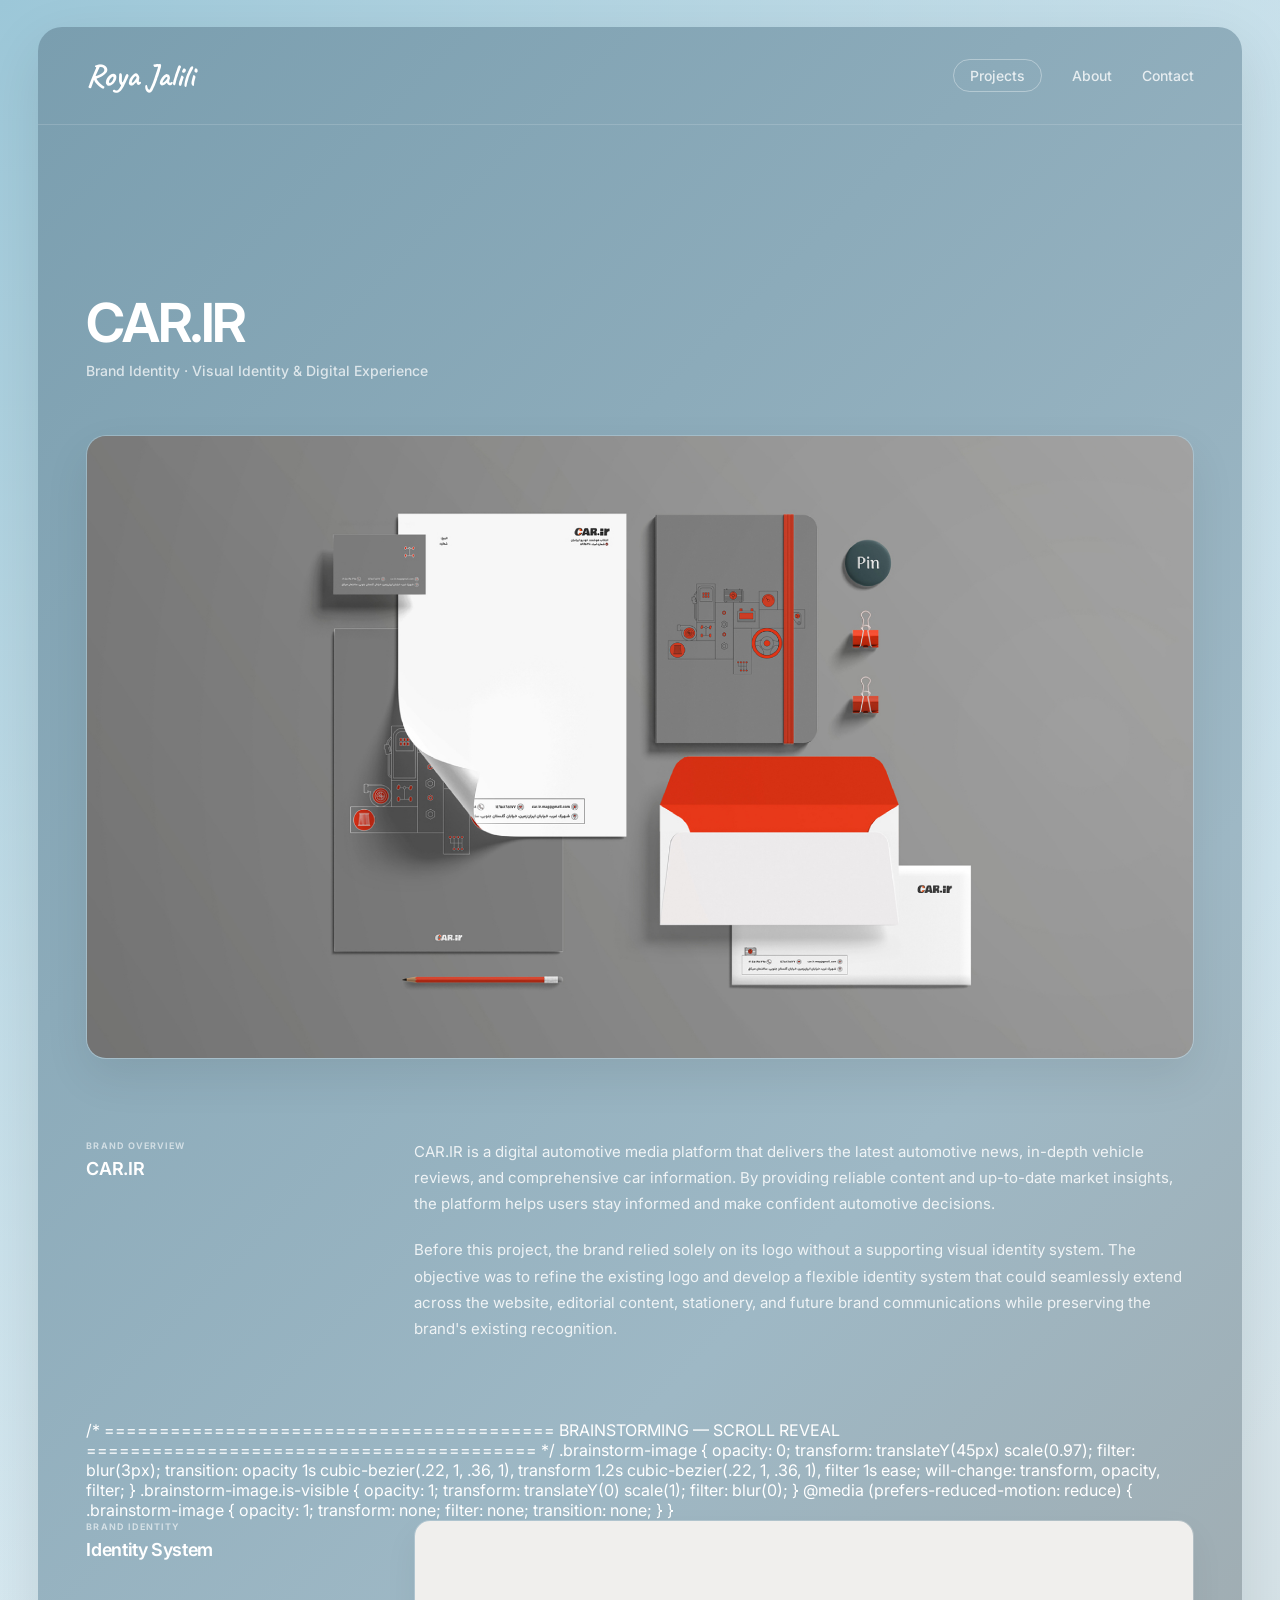
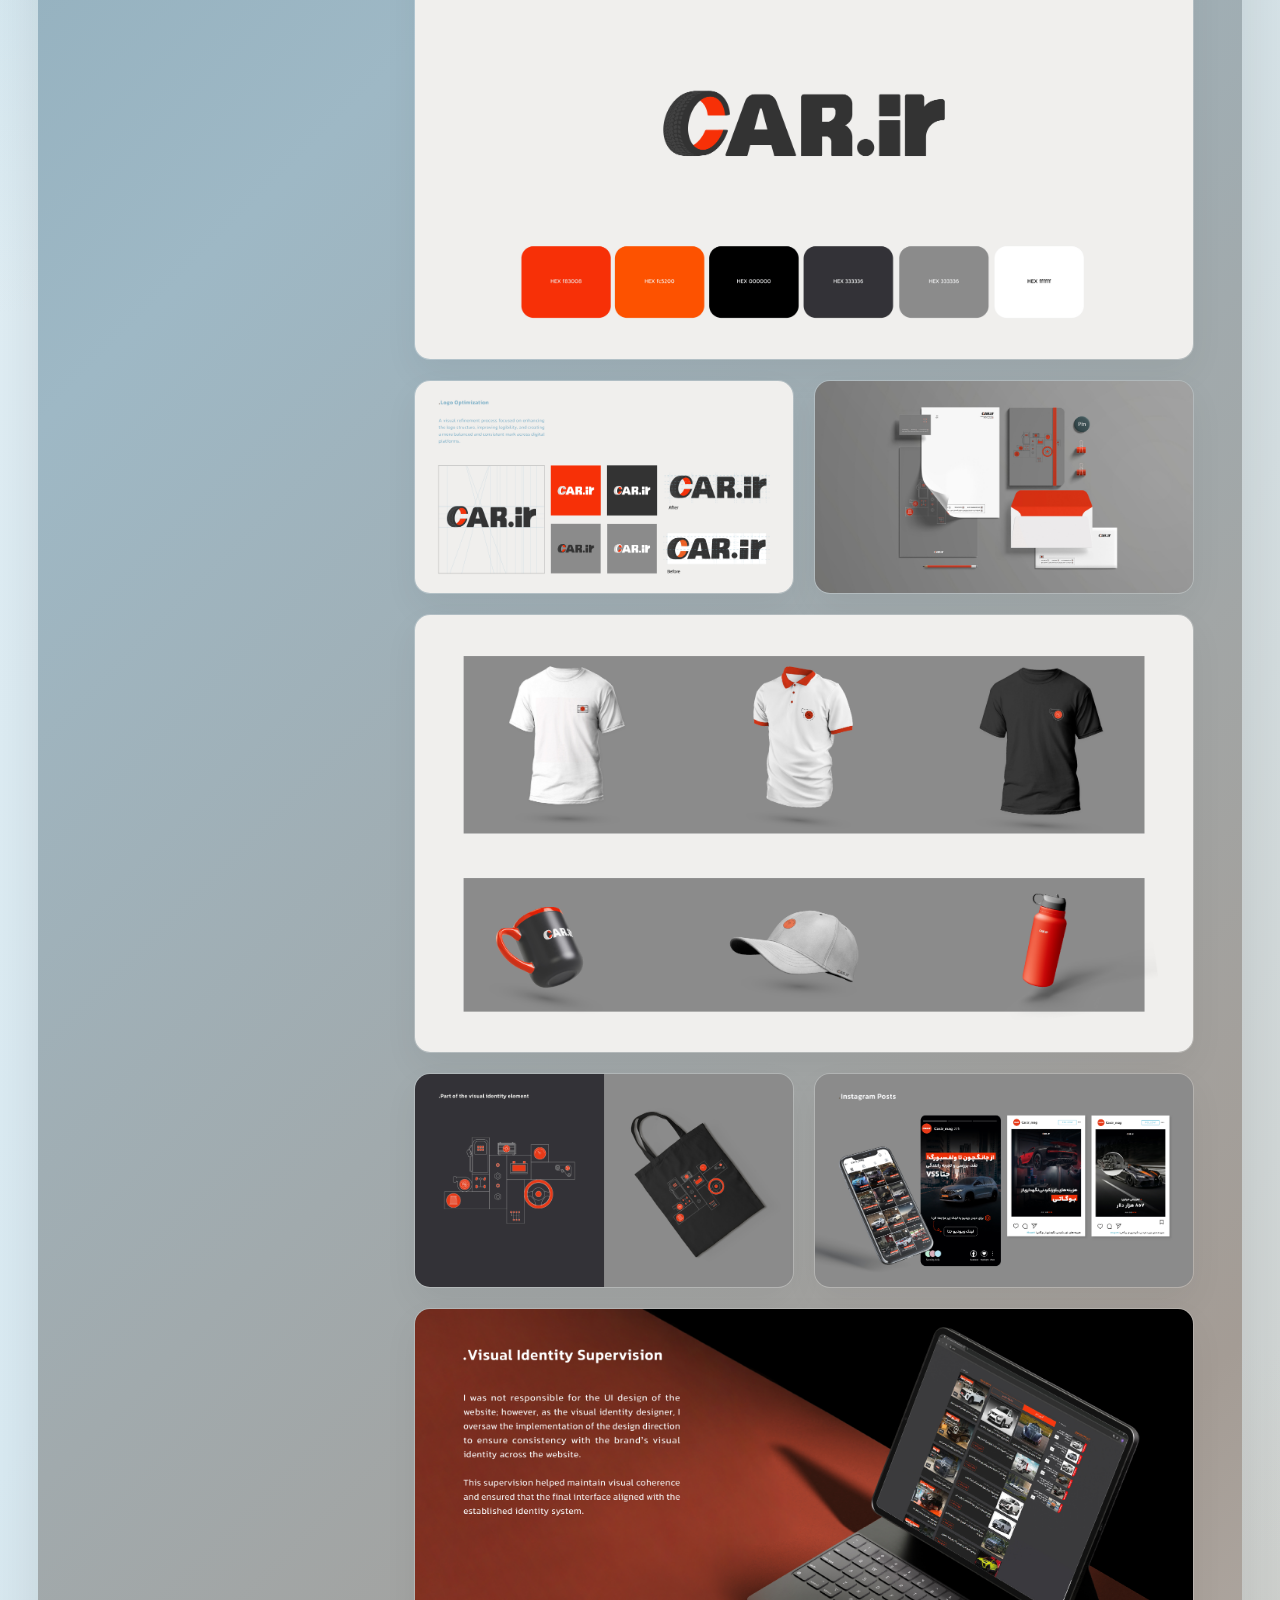
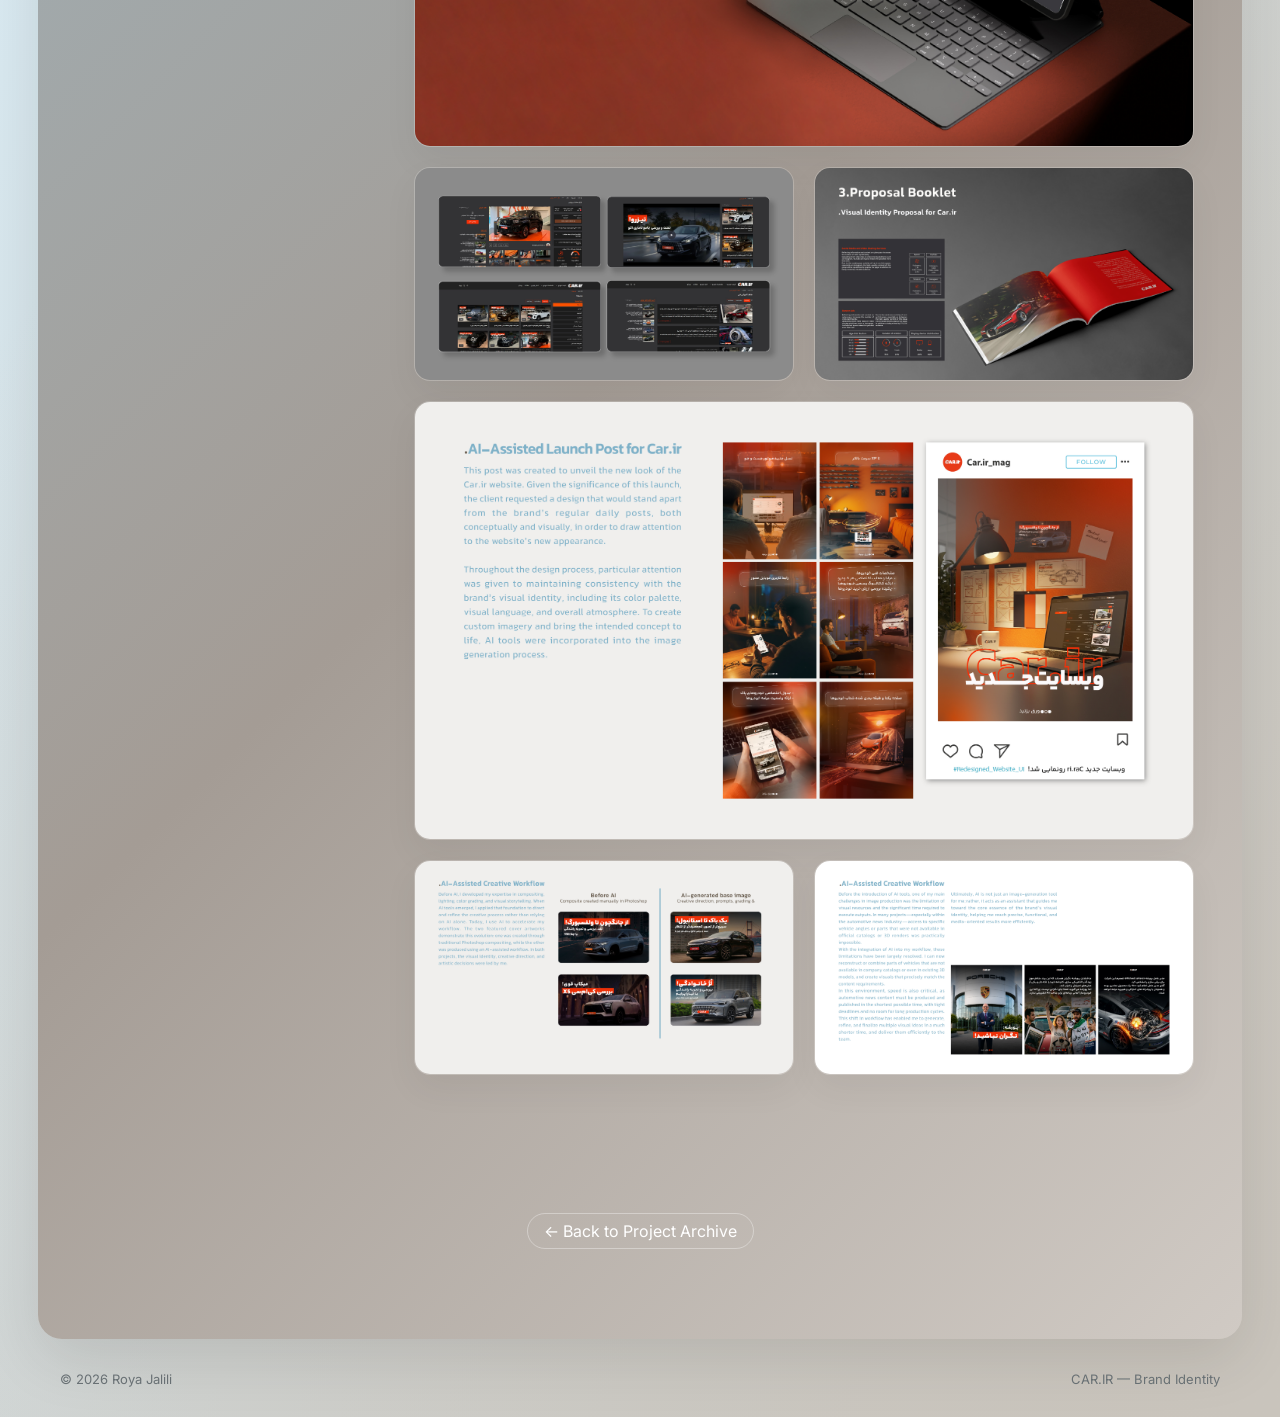
==== commit f8a56eb3: "Update car-ir.html" ====
--- a/car-ir.html
+++ b/car-ir.html
@@ -138,7 +138,7 @@
     </section>
 
 
-   /* =========================================
+  /* =========================================
    BRAINSTORMING — SCROLL REVEAL
 ========================================= */
 
@@ -146,12 +146,10 @@
   opacity: 0;
   transform: translateY(45px) scale(0.97);
   filter: blur(3px);
-
   transition:
     opacity 1s cubic-bezier(.22, 1, .36, 1),
     transform 1.2s cubic-bezier(.22, 1, .36, 1),
     filter 1s ease;
-
   will-change: transform, opacity, filter;
 }
 
@@ -161,7 +159,6 @@
   filter: blur(0);
 }
 
-/* Accessibility */
 @media (prefers-reduced-motion: reduce) {
   .brainstorm-image {
     opacity: 1;
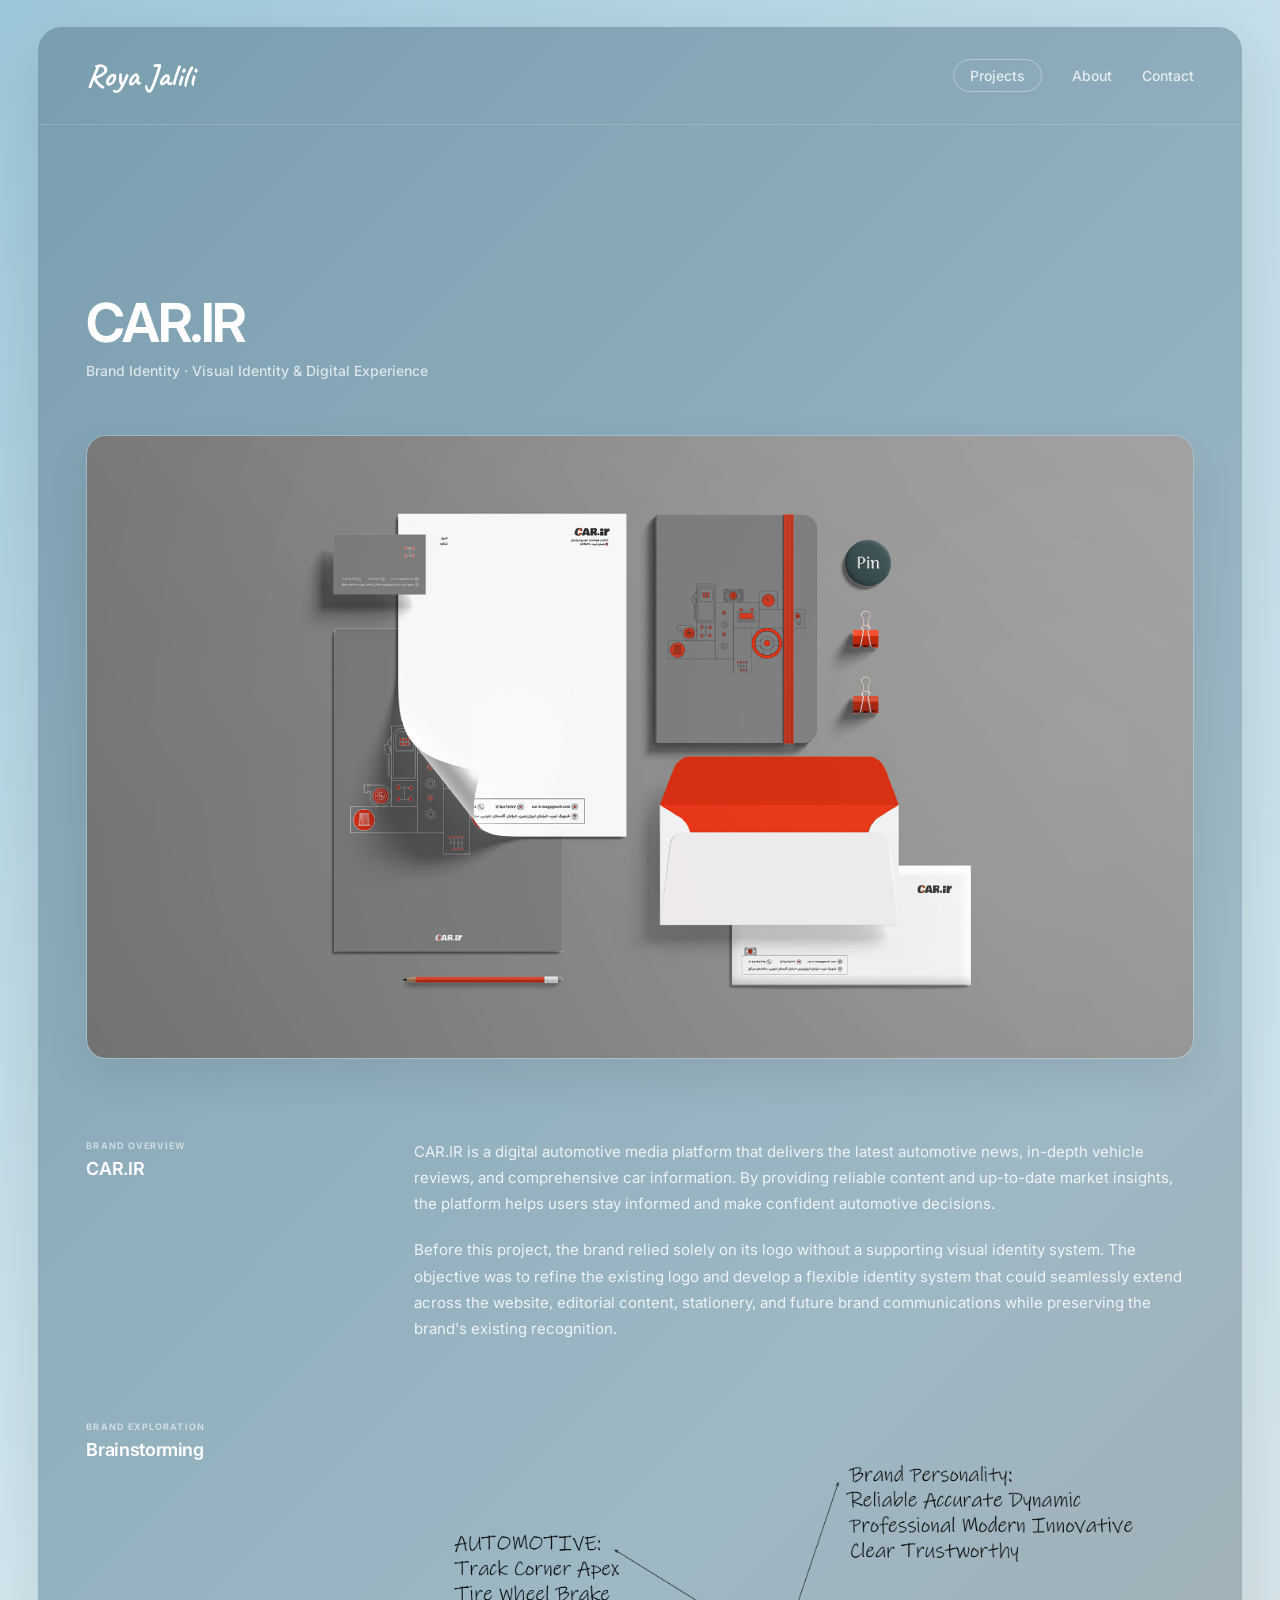
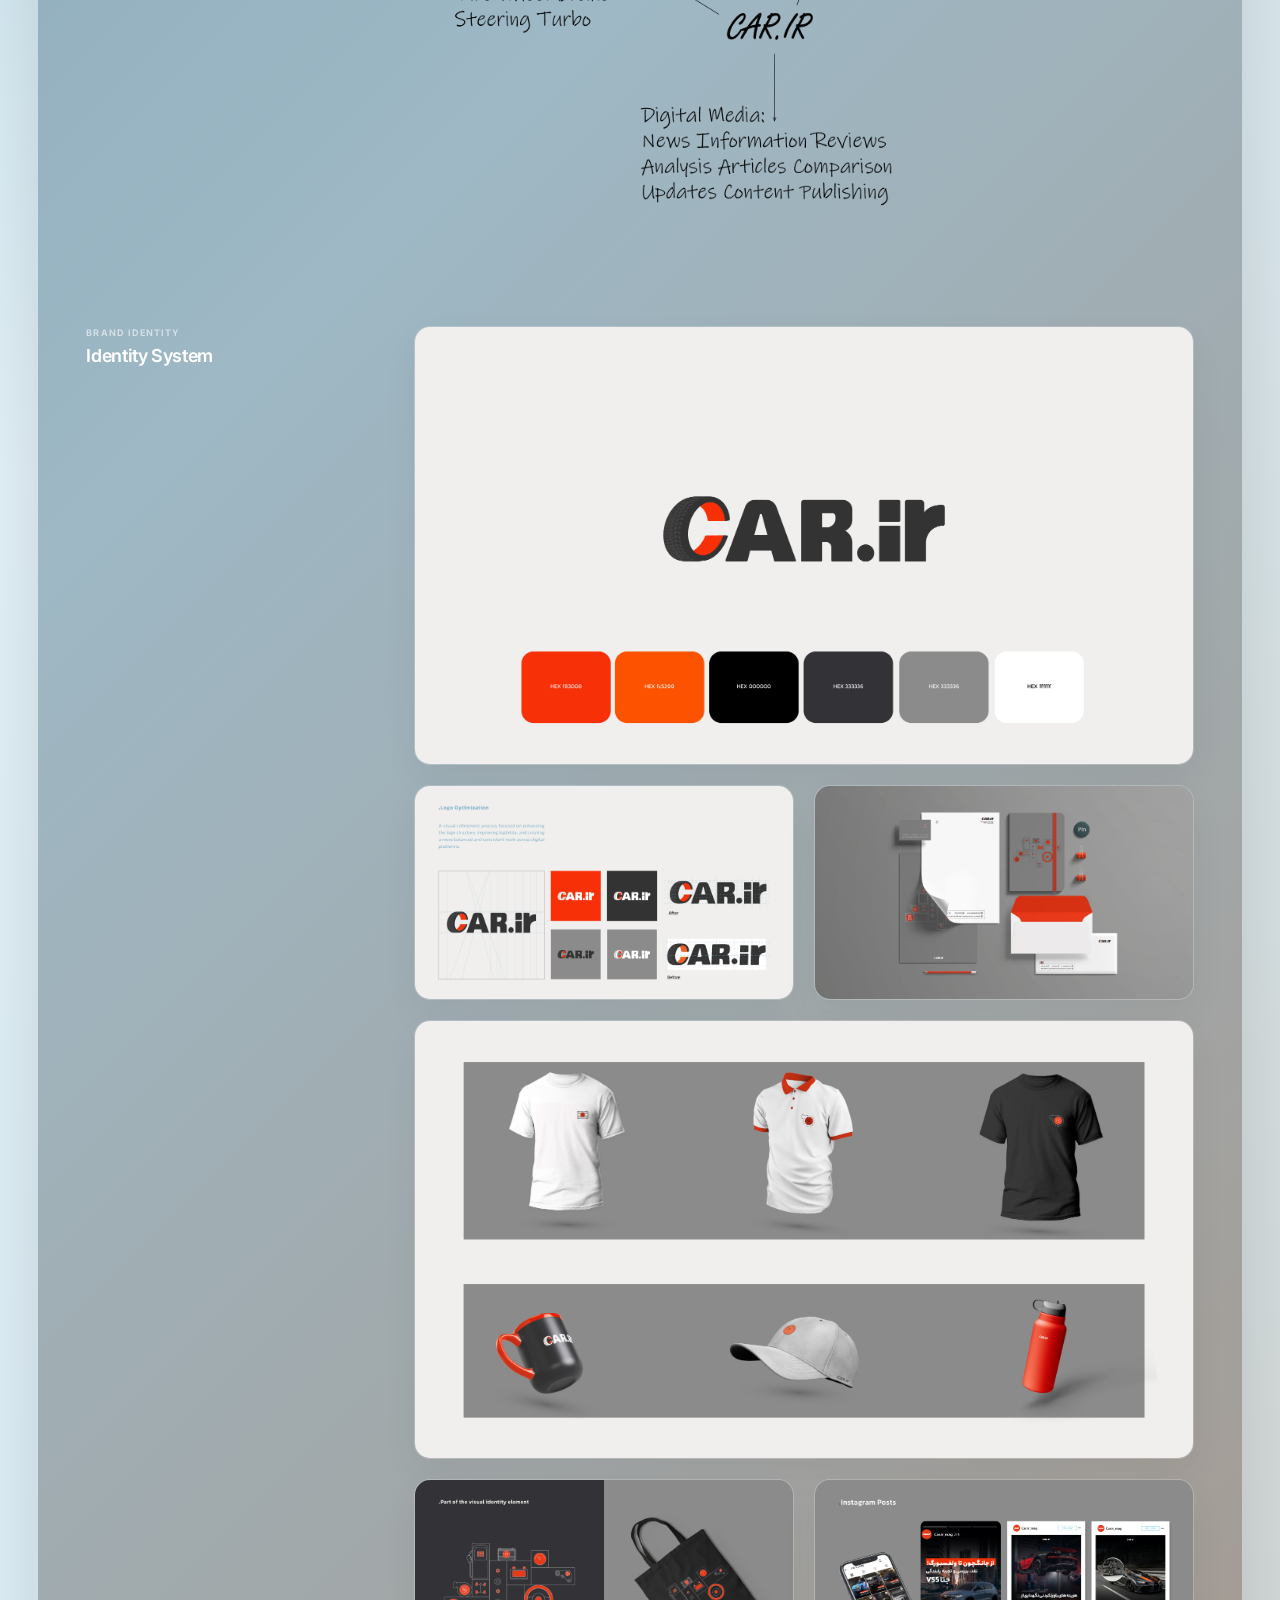
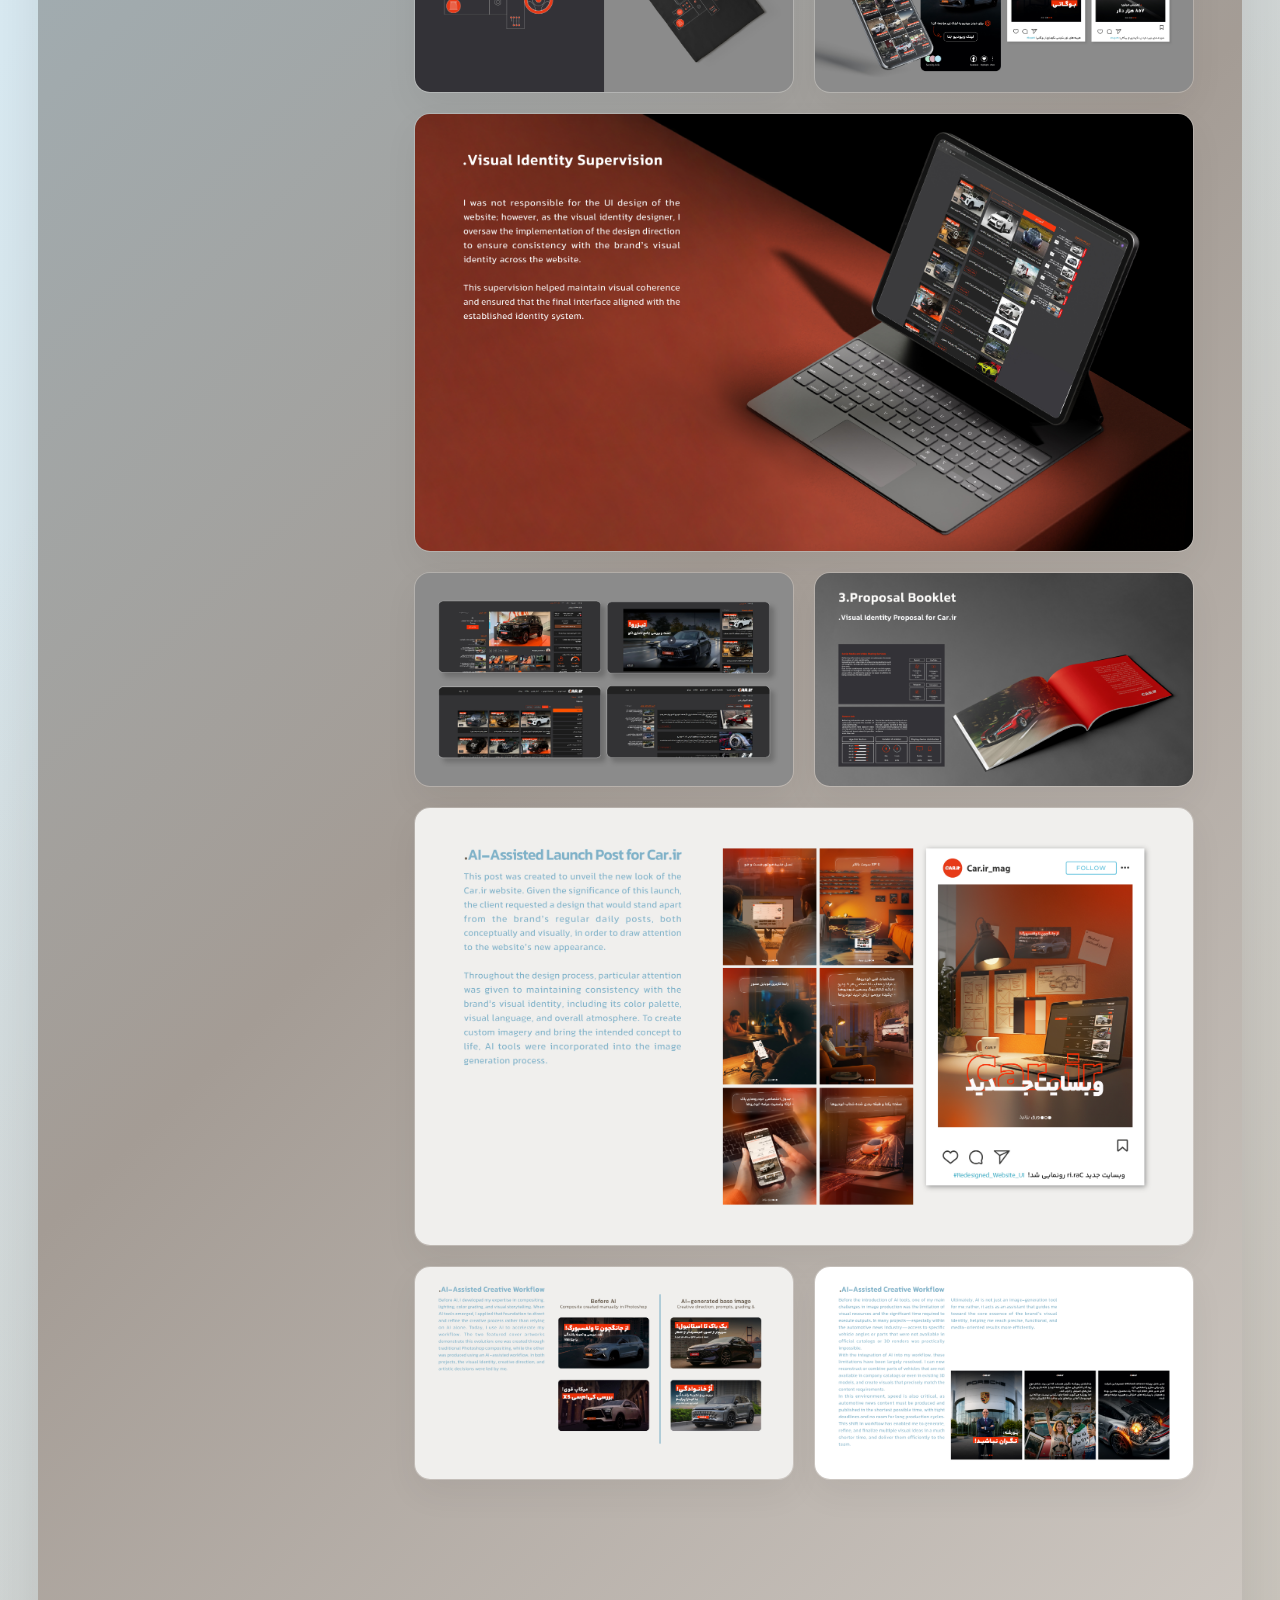
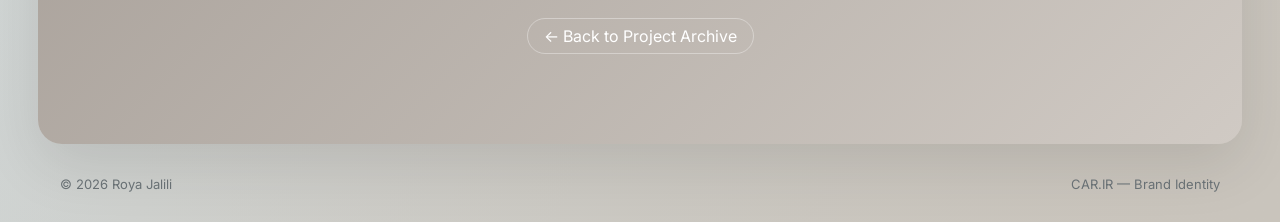
==== commit df3711d4: "Update car-ir.html" ====
--- a/car-ir.html
+++ b/car-ir.html
@@ -17,6 +17,38 @@
 
   <link rel="stylesheet" href="styles.css">
   <link rel="stylesheet" href="car-ir.css">
+
+  <style>
+    /* =========================================
+       BRAINSTORMING — SCROLL REVEAL
+    ========================================= */
+    .brainstorm-image {
+      opacity: 0;
+      transform: translateY(45px) scale(0.97);
+      filter: blur(3px);
+      transition:
+        opacity 1s cubic-bezier(.22, 1, .36, 1),
+        transform 1.2s cubic-bezier(.22, 1, .36, 1),
+        filter 1s ease;
+      will-change: transform, opacity, filter;
+    }
+
+    .brainstorm-image.is-visible {
+      opacity: 1;
+      transform: translateY(0) scale(1);
+      filter: blur(0);
+    }
+
+    @media (prefers-reduced-motion: reduce) {
+      .brainstorm-image {
+        opacity: 1;
+        transform: none;
+        filter: none;
+        transition: none;
+      }
+    }
+  </style>
+
 </head>
 
 
@@ -138,35 +170,38 @@
     </section>
 
 
-  /* =========================================
-   BRAINSTORMING — SCROLL REVEAL
-========================================= */
-
-.brainstorm-image {
-  opacity: 0;
-  transform: translateY(45px) scale(0.97);
-  filter: blur(3px);
-  transition:
-    opacity 1s cubic-bezier(.22, 1, .36, 1),
-    transform 1.2s cubic-bezier(.22, 1, .36, 1),
-    filter 1s ease;
-  will-change: transform, opacity, filter;
-}
-
-.brainstorm-image.is-visible {
-  opacity: 1;
-  transform: translateY(0) scale(1);
-  filter: blur(0);
-}
-
-@media (prefers-reduced-motion: reduce) {
-  .brainstorm-image {
-    opacity: 1;
-    transform: none;
-    filter: none;
-    transition: none;
-  }
-}
+    <!-- ===================================================
+         BRAINSTORMING
+    ==================================================== -->
+
+    <section class="case-row">
+
+      <div class="case-label">
+
+        <p class="case-eyebrow">
+          Brand Exploration
+        </p>
+
+        <h2>
+          Brainstorming
+        </h2>
+
+      </div>
+
+
+      <div class="case-content">
+
+        <img
+          class="brainstorm-image"
+          src="assets/car-ir/brainstorming.png"
+          alt="CAR.IR Brand Brainstorming"
+          loading="lazy"
+        >
+
+      </div>
+
+    </section>
+
 
     <!-- ===================================================
          IDENTITY SYSTEM
@@ -778,6 +813,31 @@
     }
   );
 
+
+  /* -----------------------------------------
+     BRAINSTORMING SCROLL REVEAL
+  ----------------------------------------- */
+
+  const brainstormImage = document.querySelector(".brainstorm-image");
+
+  if (brainstormImage) {
+    const brainstormObserver = new IntersectionObserver(
+      function (entries, observer) {
+        entries.forEach(function (entry) {
+          if (entry.isIntersecting) {
+            entry.target.classList.add("is-visible");
+            observer.unobserve(entry.target);
+          }
+        });
+      },
+      {
+        threshold: 0.2
+      }
+    );
+
+    brainstormObserver.observe(brainstormImage);
+  }
+
 });
 
 </script>
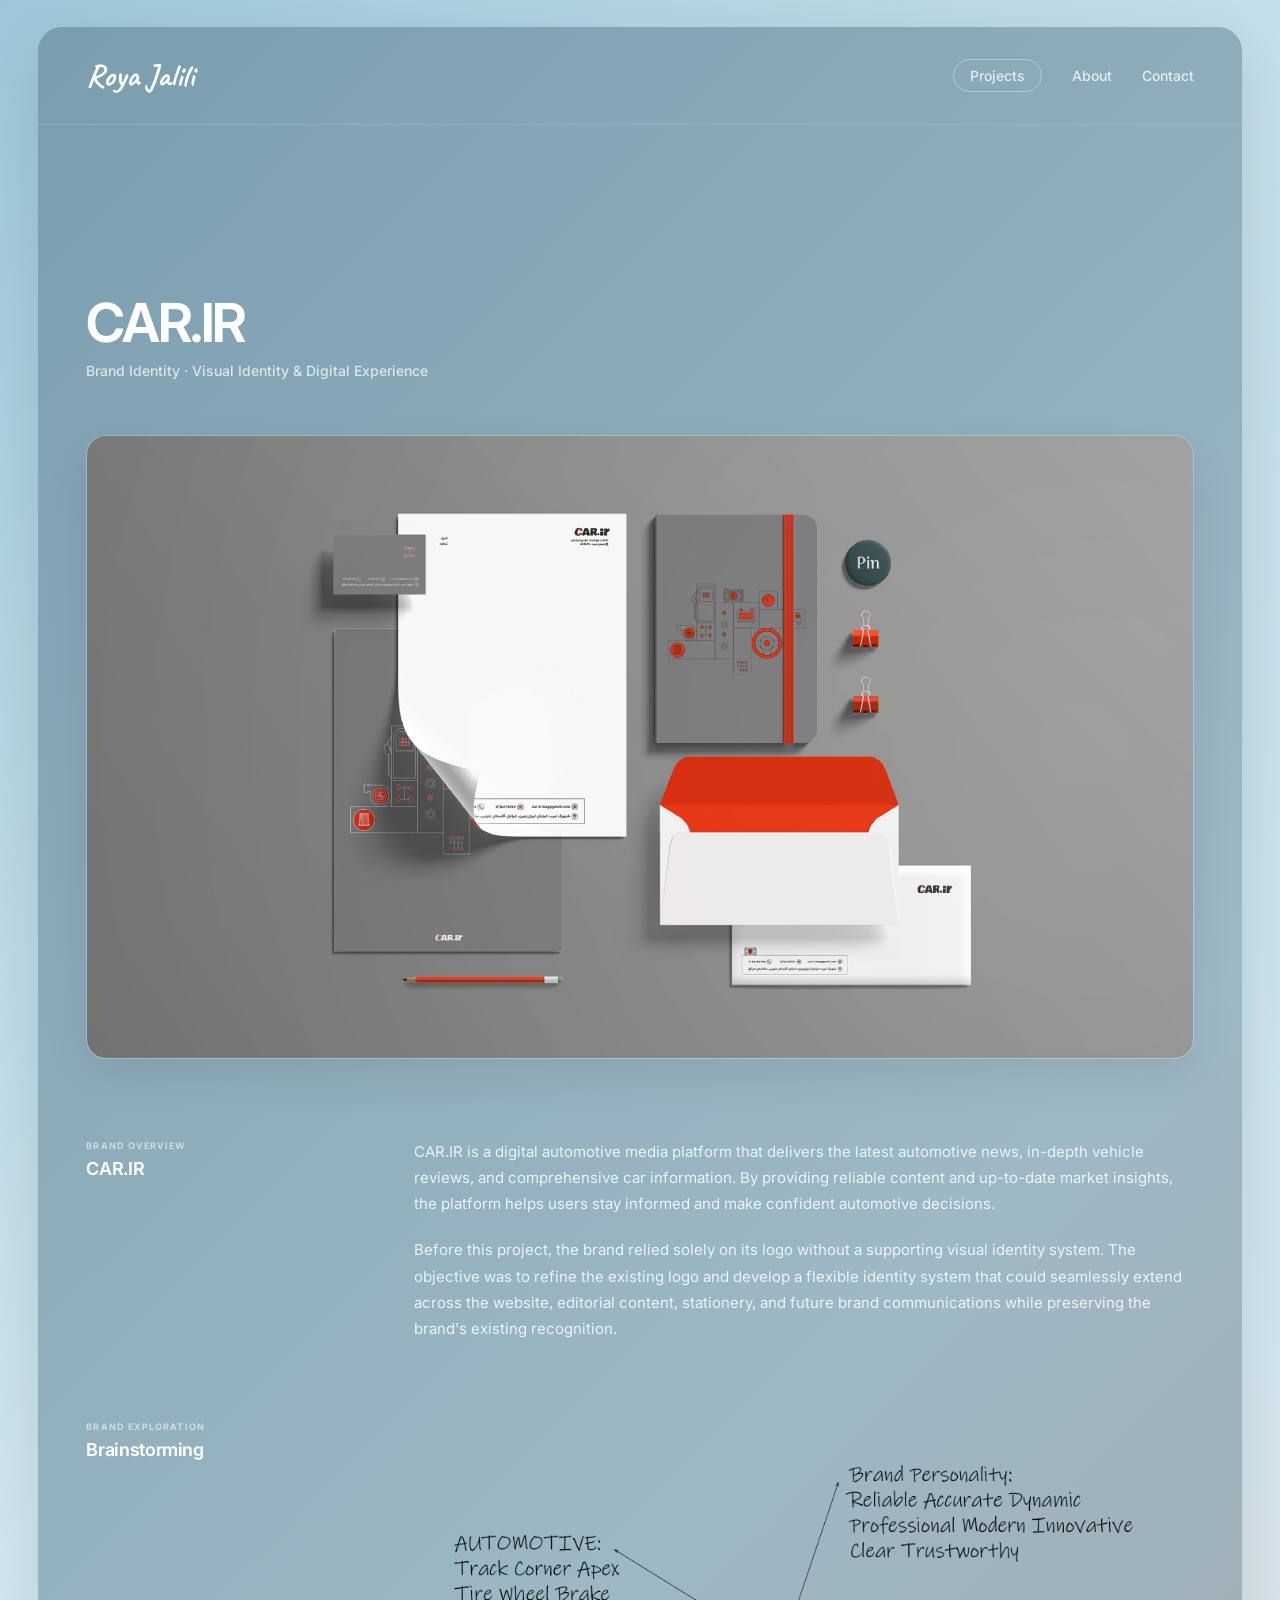
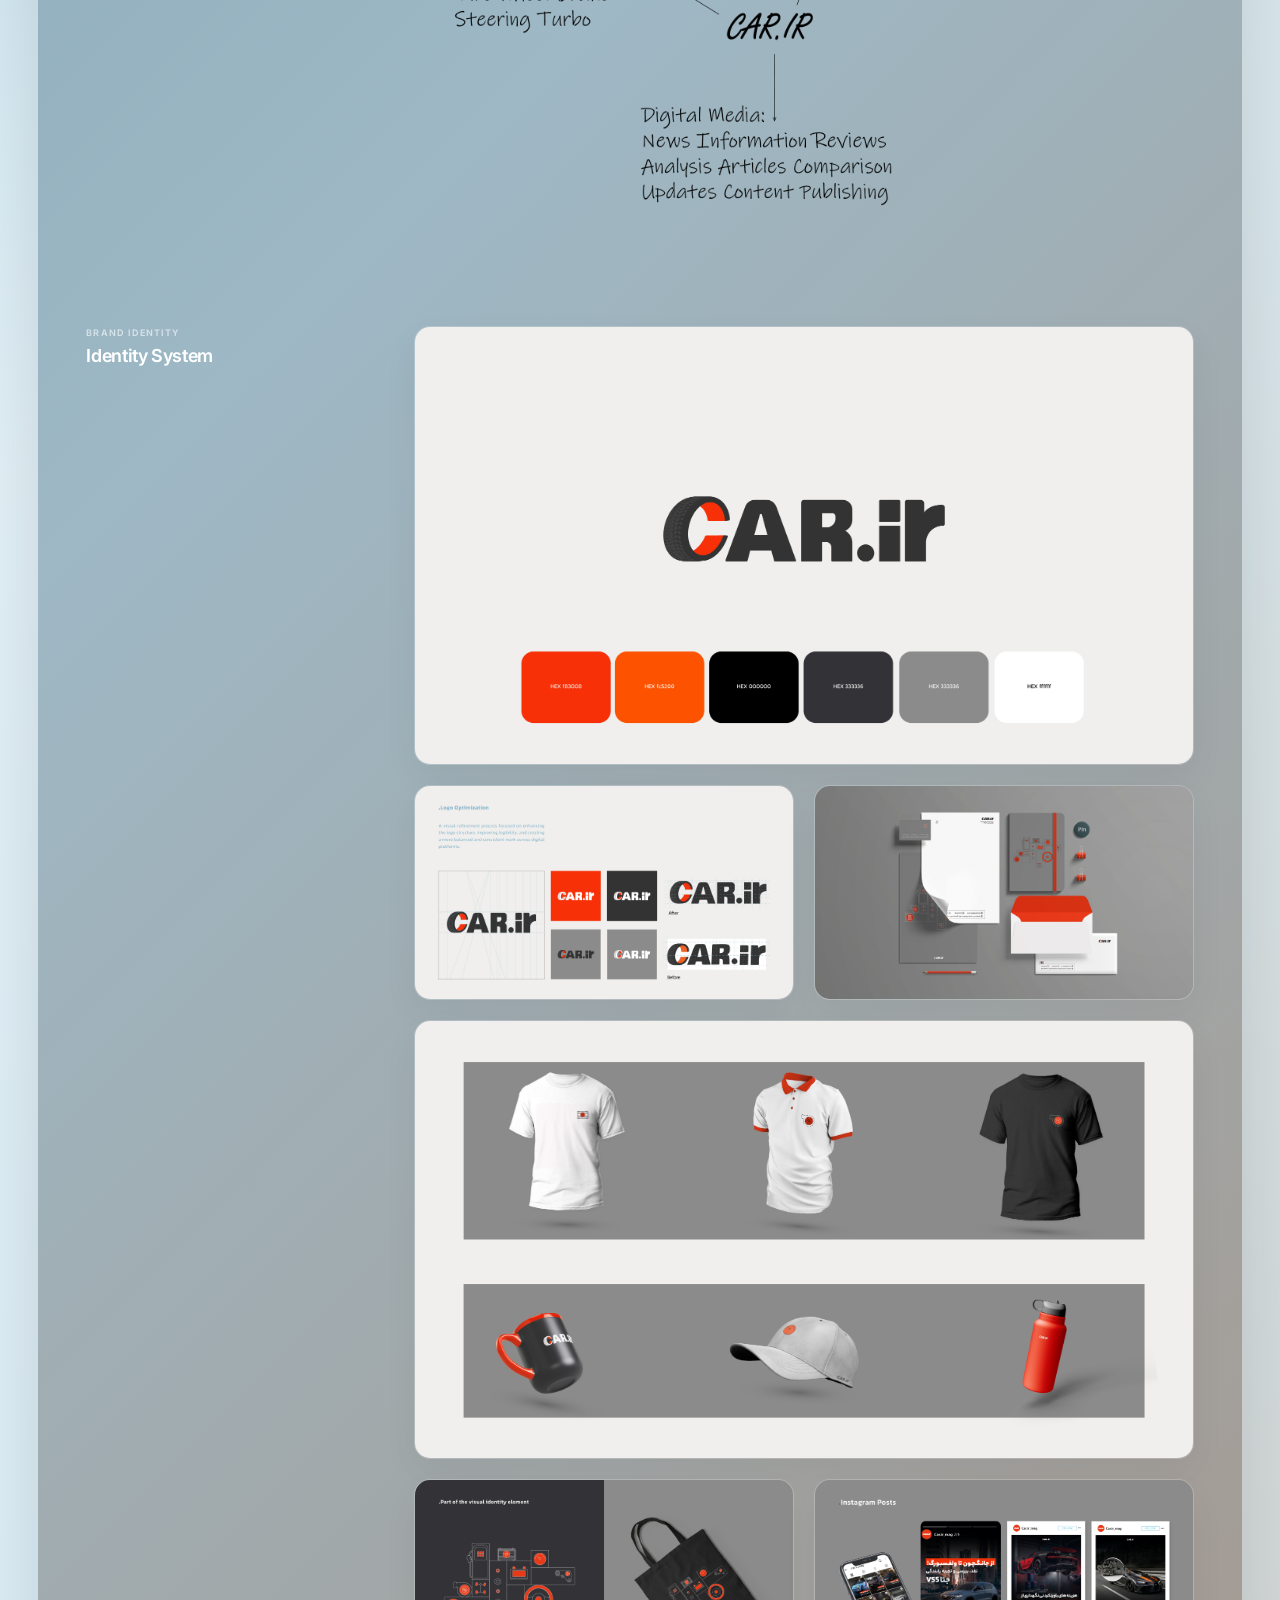
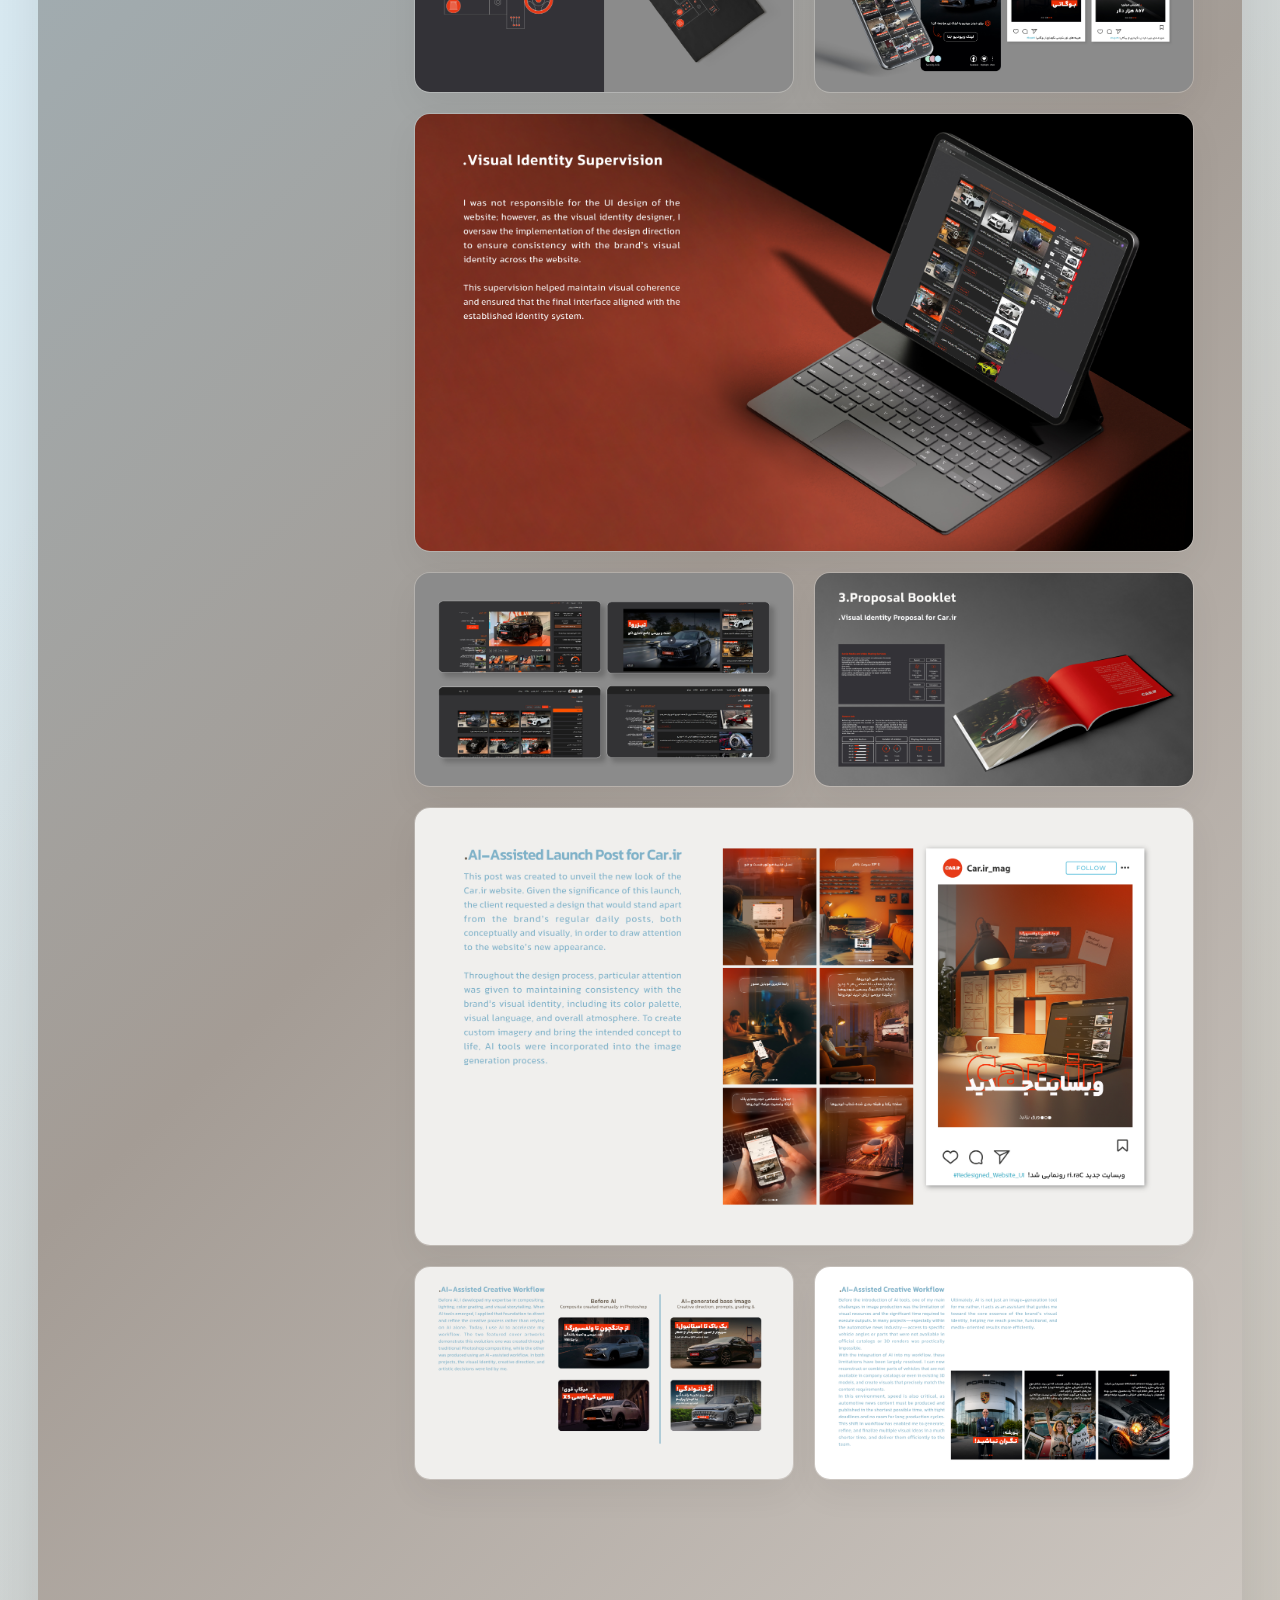
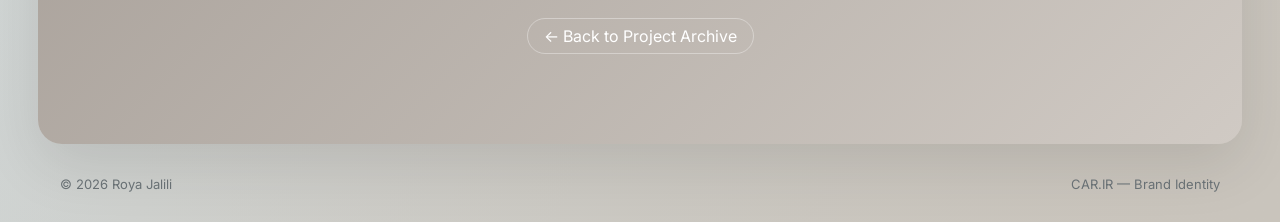
==== commit 3af3b053: "Update car-ir.html" ====
--- a/car-ir.html
+++ b/car-ir.html
@@ -22,22 +22,22 @@
     /* =========================================
        BRAINSTORMING — SCROLL REVEAL
     ========================================= */
-    .brainstorm-image {
-      opacity: 0;
-      transform: translateY(45px) scale(0.97);
-      filter: blur(3px);
-      transition:
-        opacity 1s cubic-bezier(.22, 1, .36, 1),
-        transform 1.2s cubic-bezier(.22, 1, .36, 1),
-        filter 1s ease;
-      will-change: transform, opacity, filter;
-    }
-
-    .brainstorm-image.is-visible {
-      opacity: 1;
-      transform: translateY(0) scale(1);
-      filter: blur(0);
-    }
+   .brainstorm-image {
+  opacity: 0;
+  transform: translateY(90px) scale(0.9);
+  filter: blur(8px);
+
+  transition:
+    opacity 1s cubic-bezier(.22, 1, .36, 1),
+    transform 1.4s cubic-bezier(.22, 1, .36, 1),
+    filter 1.2s ease;
+}
+
+.brainstorm-image.is-visible {
+  opacity: 1;
+  transform: translateY(0) scale(1);
+  filter: blur(0);
+}
 
     @media (prefers-reduced-motion: reduce) {
       .brainstorm-image {
